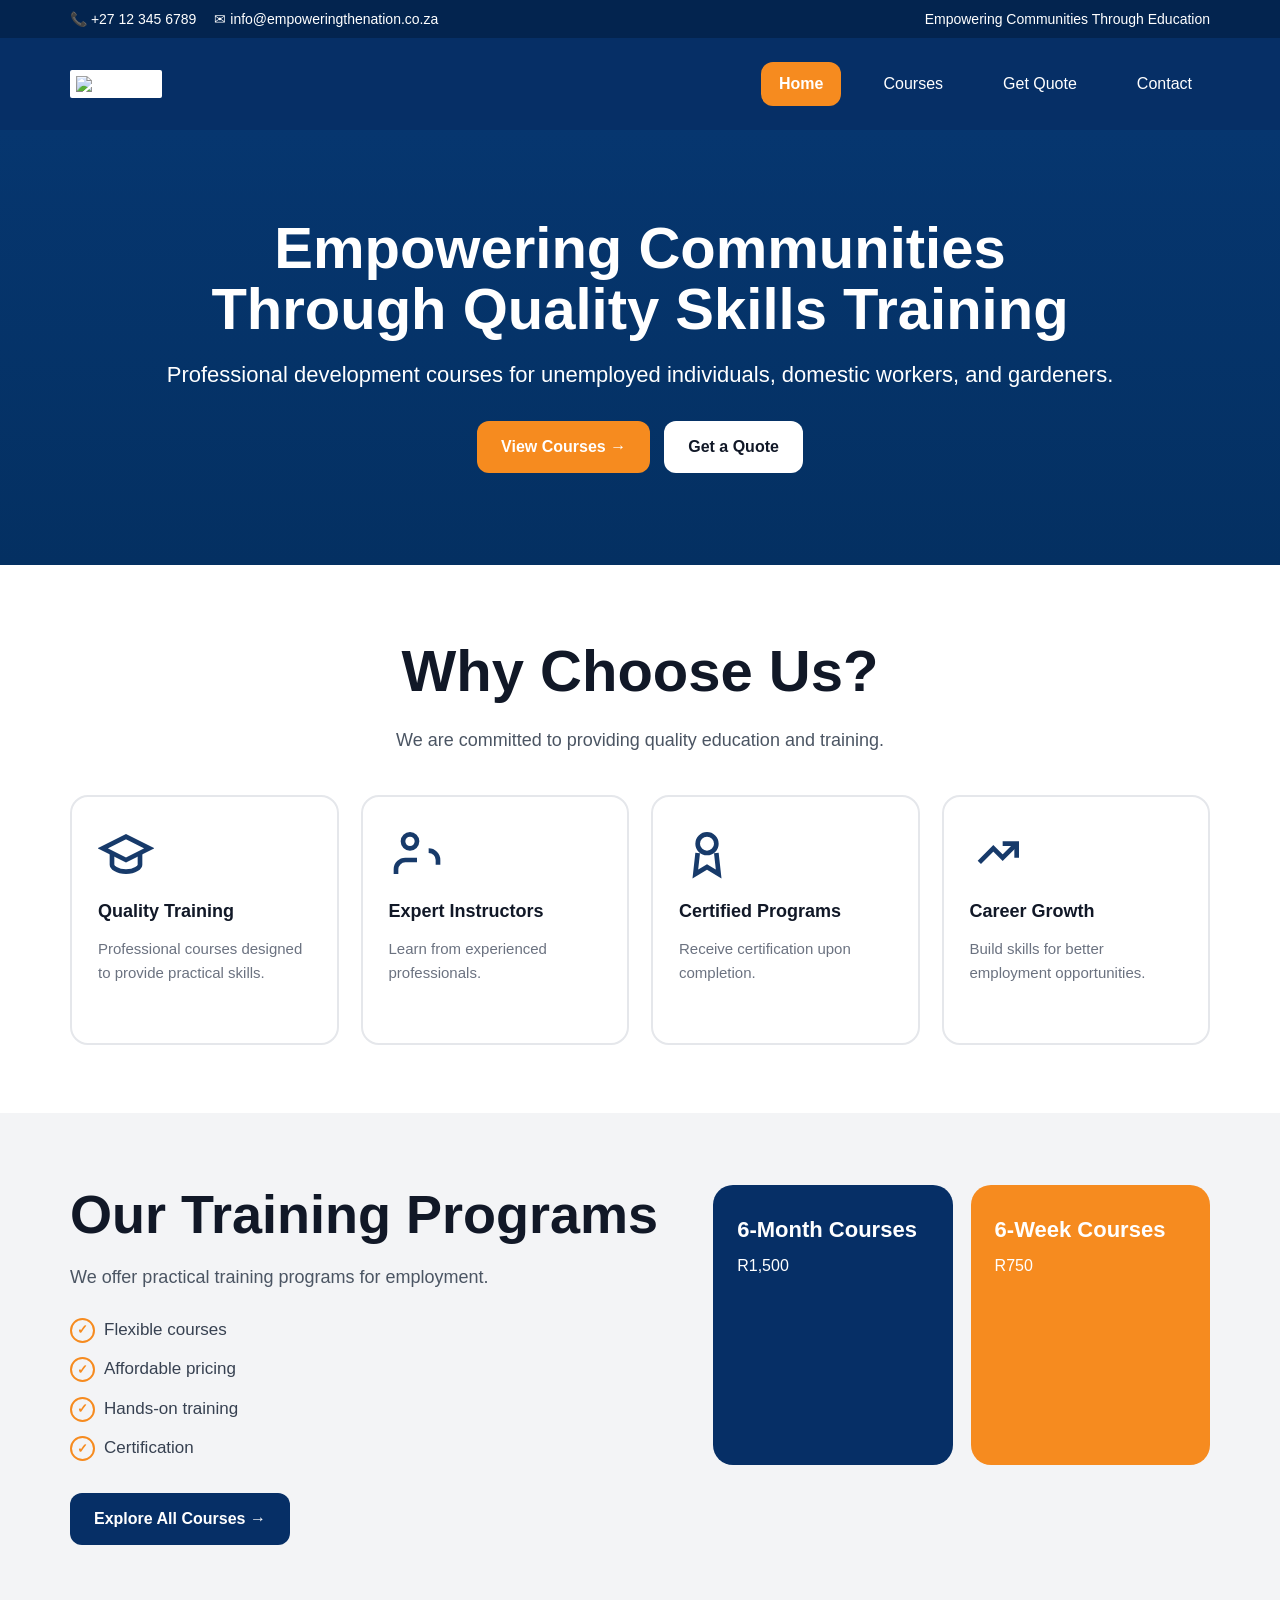
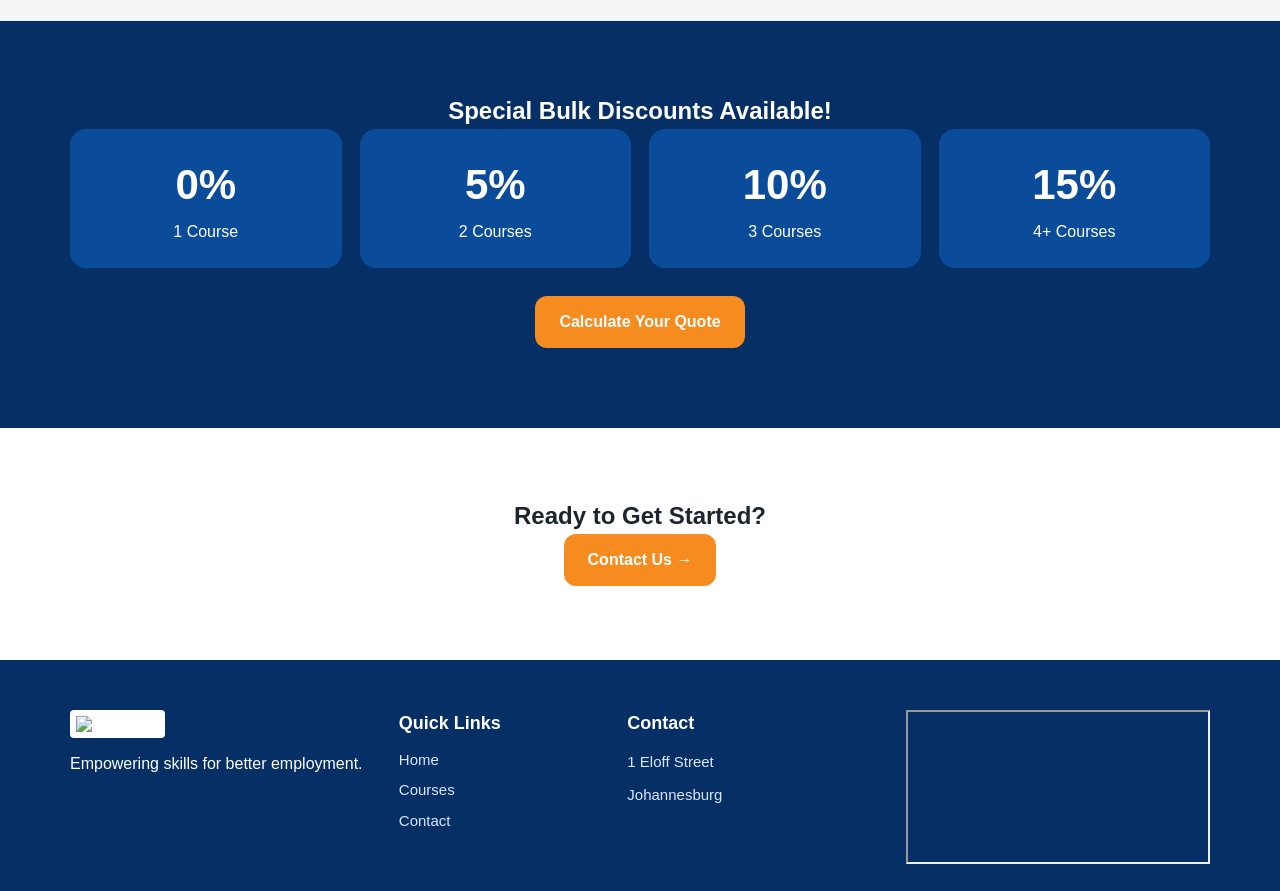
==== index.html @ 87e5eae2 "Update landing page UI" ====
<!DOCTYPE html>
<html lang="en">
<head>
  <meta charset="UTF-8" />
  <meta name="viewport" content="width=device-width, initial-scale=1.0"/>
  <title>Empowering the Nation | Home</title>
  <link rel="stylesheet" href="style.css"/>
</head>
<body>

<!-- TOP BAR -->
<div class="top-bar">
  <div class="container top-bar-inner">
    <div class="top-left">
      <span>📞 +27 12 345 6789</span>
      <span>✉ info@empoweringthenation.co.za</span>
    </div>
    <div class="top-right">
      <span>Empowering Communities Through Education</span>
    </div>
  </div>
</div>

<!-- HEADER -->
<header class="main-header">
  <div class="container nav-wrap">
    <img src="images/logo.png" class="logo-img"/>

    <nav class="main-nav">
      <a class="nav-link active" href="index.html">Home</a>
      <a class="nav-link" href="training-programs.html">Courses</a>
      <a class="nav-link" href="get-quote.html">Get Quote</a>
      <a class="nav-link" href="contact.html">Contact</a>
    </nav>
  </div>
</header>

<!-- HERO -->
<section class="hero">
  <div class="container">
    <h1>Empowering Communities Through Quality Skills Training</h1>
    <p class="hero-text">
      Professional development courses for unemployed individuals, domestic workers, and gardeners.
    </p>

    <div class="hero-buttons">
      <a href="training-programs.html" class="btn btn-primary">View Courses →</a>
      <a href="get-quote.html" class="btn btn-light">Get a Quote</a>
    </div>
  </div>
</section>

<!-- WHY SECTION -->
<section class="why-section">
  <div class="container">
    <h2>Why Choose Us?</h2>
    <p class="section-subtext">
      We are committed to providing quality education and training.
    </p>

    <div class="features-grid">

      <div class="feature-card">
        <div class="feature-icon">
          <svg viewBox="0 0 24 24" stroke="currentColor" fill="none" stroke-width="2">
            <path d="M2 10l10-5 10 5-10 5-10-5z"></path>
            <path d="M6 12v5c0 1 2 3 6 3s6-2 6-3v-5"></path>
          </svg>
        </div>
        <h3>Quality Training</h3>
        <p>Professional courses designed to provide practical skills.</p>
      </div>

      <div class="feature-card">
        <div class="feature-icon">
          <svg viewBox="0 0 24 24" stroke="currentColor" fill="none" stroke-width="2">
            <circle cx="9" cy="7" r="3"></circle>
            <path d="M17 11a4 4 0 0 1 4 4v2"></path>
            <path d="M3 21v-2a4 4 0 0 1 4-4h5"></path>
          </svg>
        </div>
        <h3>Expert Instructors</h3>
        <p>Learn from experienced professionals.</p>
      </div>

      <div class="feature-card">
        <div class="feature-icon">
          <svg viewBox="0 0 24 24" stroke="currentColor" fill="none" stroke-width="2">
            <circle cx="12" cy="8" r="4"></circle>
            <path d="M8 12l-1 9 5-3 5 3-1-9"></path>
          </svg>
        </div>
        <h3>Certified Programs</h3>
        <p>Receive certification upon completion.</p>
      </div>

      <div class="feature-card">
        <div class="feature-icon">
          <svg viewBox="0 0 24 24" stroke="currentColor" fill="none" stroke-width="2">
            <path d="M4 16l6-6 4 4 6-6"></path>
            <path d="M14 8h6v6"></path>
          </svg>
        </div>
        <h3>Career Growth</h3>
        <p>Build skills for better employment opportunities.</p>
      </div>

    </div>
  </div>
</section>

<!-- TRAINING -->
<section class="programs-preview">
  <div class="container preview-wrap">

    <div class="preview-left">
      <h2>Our Training Programs</h2>
      <p>We offer practical training programs for employment.</p>

      <ul class="benefits-list">
        <li>Flexible courses</li>
        <li>Affordable pricing</li>
        <li>Hands-on training</li>
        <li>Certification</li>
      </ul>

      <a href="#" class="btn preview-btn">Explore All Courses →</a>
    </div>

    <div class="preview-right">
      <div class="price-card blue-card">
        <h3>6-Month Courses</h3>
        <p>R1,500</p>
      </div>

      <div class="price-card orange-card">
        <h3>6-Week Courses</h3>
        <p>R750</p>
      </div>
    </div>

  </div>
</section>

<!-- BULK -->
<section class="bulk-home-section">
  <div class="container">
    <h2>Special Bulk Discounts Available!</h2>

    <div class="bulk-home-grid">
      <div class="bulk-home-card"><strong>0%</strong><span>1 Course</span></div>
      <div class="bulk-home-card"><strong>5%</strong><span>2 Courses</span></div>
      <div class="bulk-home-card"><strong>10%</strong><span>3 Courses</span></div>
      <div class="bulk-home-card"><strong>15%</strong><span>4+ Courses</span></div>
    </div>

    <a href="#" class="btn bulk-home-btn">Calculate Your Quote</a>
  </div>
</section>

<!-- READY -->
<section class="ready-white-section">
  <div class="container">
    <h2>Ready to Get Started?</h2>
    <a href="#" class="btn btn-primary">Contact Us →</a>
  </div>
</section>

<!-- FOOTER -->
<footer class="site-footer">
  <div class="container footer-grid">

    <div>
      <img src="images/logo.png" class="footer-logo-img"/>
      <p>Empowering skills for better employment.</p>
    </div>

    <div class="footer-links">
      <h4>Quick Links</h4>
      <a href="#">Home</a>
      <a href="#">Courses</a>
      <a href="#">Contact</a>
    </div>

    <div class="footer-contact">
      <h4>Contact</h4>
      <p>1 Eloff Street</p>
      <p>Johannesburg</p>
    </div>

    <div class="footer-map">
      <iframe src="https://www.google.com/maps?q=Johannesburg&output=embed"></iframe>
    </div>

  </div>
</footer>

</body>
</html>
---- style.css ----
:root {
  --navy: #062f66;
  --navy-dark: #03244f;
  --orange: #f68b1f;
  --white: #ffffff;
  --section-bg: #f3f4f6;
  --text: #1c2430;
  --muted: #6b7280;
  --border: #e5e7eb;
}

* {
  margin: 0;
  padding: 0;
  box-sizing: border-box;
}

body {
  font-family: Arial, sans-serif;
  color: var(--text);
  background: var(--white);
  line-height: 1.5;
}

.container {
  width: min(1140px, 92%);
  margin: 0 auto;
}

img {
  max-width: 100%;
  display: block;
}

/* TOP BAR */
.top-bar {
  background: var(--navy-dark);
  color: var(--white);
  font-size: 14px;
}

.top-bar-inner {
  min-height: 38px;
  display: flex;
  justify-content: space-between;
  align-items: center;
  gap: 16px;
}

.top-left,
.top-right {
  display: flex;
  align-items: center;
  gap: 18px;
  flex-wrap: wrap;
}

/* HEADER */
.main-header {
  background: var(--navy);
}

.nav-wrap {
  min-height: 92px;
  display: flex;
  justify-content: space-between;
  align-items: center;
  gap: 20px;
}

.logo-area {
  display: flex;
  align-items: center;
}

.logo-img {
  width: 92px;
  background: #fff;
  padding: 6px;
  border-radius: 2px;
}

.main-nav {
  display: flex;
  gap: 24px;
  align-items: center;
  flex-wrap: wrap;
}

.nav-link {
  color: #fff;
  text-decoration: none;
  padding: 10px 18px;
  border-radius: 12px;
  font-weight: 500;
  transition: 0.2s ease;
}

.nav-link:hover {
  background: rgba(255, 255, 255, 0.08);
}

.nav-link.active {
  background: var(--orange);
  font-weight: 700;
}

/* HERO */
.hero {
  background: linear-gradient(180deg, #06366f 0%, #043062 100%);
  color: #fff;
  text-align: center;
  padding: 88px 0 92px;
  position: relative;
  overflow: hidden;
}

.hero-overlay,
.hero-watermark {
  display: none;
}

.hero h1 {
  font-size: 58px;
  line-height: 1.05;
  max-width: 980px;
  margin: 0 auto 18px;
  font-weight: 800;
}

.hero-text {
  font-size: 22px;
  max-width: 980px;
  margin: 0 auto 30px;
}

.hero-buttons {
  display: flex;
  justify-content: center;
  gap: 14px;
  flex-wrap: wrap;
}

/* BUTTONS */
.btn {
  display: inline-flex;
  align-items: center;
  justify-content: center;
  gap: 8px;
  padding: 14px 24px;
  border-radius: 12px;
  text-decoration: none;
  font-weight: 700;
  transition: 0.2s ease;
}

.btn-primary {
  background: var(--orange);
  color: #fff;
}

.btn-primary:hover {
  filter: brightness(1.04);
}

.btn-light {
  background: #fff;
  color: #111827;
}

.btn-light:hover {
  background: #f3f4f6;
}

.preview-btn,
.bulk-home-btn {
  background: var(--navy);
  color: #fff;
}

.preview-btn:hover {
  background: #084188;
}

.bulk-home-btn {
  background: var(--orange);
}

.bulk-home-btn:hover {
  filter: brightness(1.04);
}

/* WHY SECTION */
.why-section {
  padding: 62px 0 68px;
  text-align: center;
}

.why-section h2 {
  font-size: 58px;
  font-weight: 800;
  color: #111827;
  margin-bottom: 12px;
}

.section-subtext {
  max-width: 820px;
  margin: 0 auto 40px;
  font-size: 18px;
  color: #4b5563;
  line-height: 1.6;
}

.features-grid {
  display: grid;
  grid-template-columns: repeat(4, 1fr);
  gap: 22px;
}

.feature-card {
  border: 2px solid var(--border);
  border-radius: 18px;
  background: #fff;
  padding: 28px 26px 24px;
  min-height: 250px;
  text-align: left;
  transition: 0.25s ease;
}

.feature-card:hover {
  border-color: var(--orange);
}

.feature-icon {
  width: 56px;
  height: 56px;
  margin-bottom: 18px;
  color: #173a6a;
}

.feature-icon svg {
  width: 100%;
  height: 100%;
  display: block;
}

.feature-card h3 {
  font-size: 18px;
  line-height: 1.35;
  margin-bottom: 14px;
  color: #111827;
  font-weight: 700;
}

.feature-card p {
  font-size: 15px;
  line-height: 1.6;
  color: var(--muted);
}

/* TRAINING PROGRAMS */
.programs-preview {
  background: var(--section-bg);
  padding: 72px 0 76px;
}

.preview-wrap {
  display: grid;
  grid-template-columns: 1.1fr 0.9fr;
  gap: 36px;
  align-items: start;
}

.preview-left h2 {
  font-size: 54px;
  line-height: 1.1;
  font-weight: 800;
  margin-bottom: 18px;
  color: #111827;
}

.preview-left p {
  font-size: 18px;
  line-height: 1.7;
  color: #4b5563;
  margin-bottom: 24px;
  max-width: 700px;
}

.benefits-list {
  list-style: none;
  padding-left: 0;
  margin-bottom: 32px;
  display: grid;
  gap: 14px;
}

.benefits-list li {
  position: relative;
  padding-left: 34px;
  color: #374151;
  font-size: 17px;
  line-height: 1.5;
}

.benefits-list li::before {
  content: "✓";
  position: absolute;
  left: 0;
  top: 1px;
  width: 21px;
  height: 21px;
  border: 2px solid var(--orange);
  border-radius: 50%;
  color: var(--orange);
  font-size: 13px;
  font-weight: 700;
  display: flex;
  align-items: center;
  justify-content: center;
}

.preview-right {
  display: grid;
  grid-template-columns: 1fr 1fr;
  gap: 18px;
}

.price-card {
  border-radius: 20px;
  color: #fff;
  padding: 28px 24px;
  min-height: 280px;
}

.blue-card {
  background: var(--navy);
}

.orange-card {
  background: var(--orange);
}

.price-card h3 {
  font-size: 22px;
  font-weight: 800;
  margin-bottom: 8px;
}

.small-label {
  font-size: 16px;
  margin-bottom: 24px;
  opacity: 0.95;
}

.price {
  font-size: 32px;
  font-weight: 800;
  margin-bottom: 18px;
}

.price-card ul {
  padding-left: 18px;
}

.price-card li {
  margin-bottom: 8px;
  font-size: 16px;
  line-height: 1.5;
}

/* BULK SECTION */
.bulk-home-section {
  background: var(--navy);
  padding: 72px 0 80px;
  color: #fff;
  text-align: center;
}

.bulk-home-box h2 {
  font-size: 46px;
  font-weight: 800;
  margin-bottom: 12px;
}

.bulk-home-box p {
  font-size: 18px;
  color: rgba(255, 255, 255, 0.92);
  margin-bottom: 34px;
}

.bulk-home-grid {
  display: grid;
  grid-template-columns: repeat(4, 1fr);
  gap: 18px;
  margin-bottom: 28px;
}

.bulk-home-card {
  background: #0b4c9a;
  padding: 24px 16px;
  border-radius: 16px;
}

.bulk-home-card strong {
  display: block;
  font-size: 42px;
  font-weight: 800;
  margin-bottom: 4px;
}

.bulk-home-card span {
  display: block;
  font-size: 16px;
}

/* READY */
.ready-white-section {
  padding: 70px 0 74px;
  text-align: center;
}

.ready-white-box h2 {
  font-size: 52px;
  font-weight: 800;
  margin-bottom: 14px;
  color: #111827;
}

.ready-white-box p {
  max-width: 860px;
  margin: 0 auto 22px;
  color: #4b5563;
  font-size: 18px;
  line-height: 1.6;
}

/* FOOTER */
.site-footer {
  background: var(--navy);
  color: #fff;
  padding: 50px 0 20px;
}

.footer-grid {
  display: grid;
  grid-template-columns: 1.2fr 0.8fr 1fr 1.2fr;
  gap: 28px;
  align-items: start;
}

.footer-logo-img {
  width: 95px;
  background: #fff;
  padding: 6px;
  border-radius: 4px;
  margin-bottom: 14px;
}

.footer-about p,
.footer-contact p {
  margin-bottom: 8px;
  line-height: 1.7;
  color: #dbe7ff;
  font-size: 15px;
}

.footer-links h4,
.footer-contact h4,
.footer-map h4 {
  margin-bottom: 12px;
  font-size: 18px;
}

.footer-links a {
  display: block;
  color: #dbe7ff;
  text-decoration: none;
  margin-bottom: 8px;
  font-size: 15px;
}

.footer-links a:hover {
  color: var(--orange);
}

.map-frame {
  border-radius: 12px;
  overflow: hidden;
  min-height: 220px;
}

.map-frame iframe {
  width: 100%;
  height: 220px;
  border: 0;
  display: block;
}

.footer-bottom {
  text-align: center;
  margin-top: 24px;
  padding-top: 16px;
  border-top: 1px solid rgba(255, 255, 255, 0.15);
  color: #dbe7ff;
  font-size: 14px;
}

/* RESPONSIVE */
@media (max-width: 1000px) {
  .features-grid,
  .bulk-home-grid {
    grid-template-columns: 1fr 1fr;
  }

  .preview-wrap {
    grid-template-columns: 1fr;
  }

  .footer-grid {
    grid-template-columns: 1fr 1fr;
  }
}

@media (max-width: 700px) {
  .top-bar-inner,
  .nav-wrap,
  .main-nav {
    flex-direction: column;
    align-items: flex-start;
  }

  .hero h1 {
    font-size: 36px;
  }

  .why-section h2,
  .preview-left h2,
  .ready-white-box h2 {
    font-size: 36px;
  }

  .features-grid,
  .bulk-home-grid,
  .footer-grid,
  .preview-right {
    grid-template-columns: 1fr;
  }
}
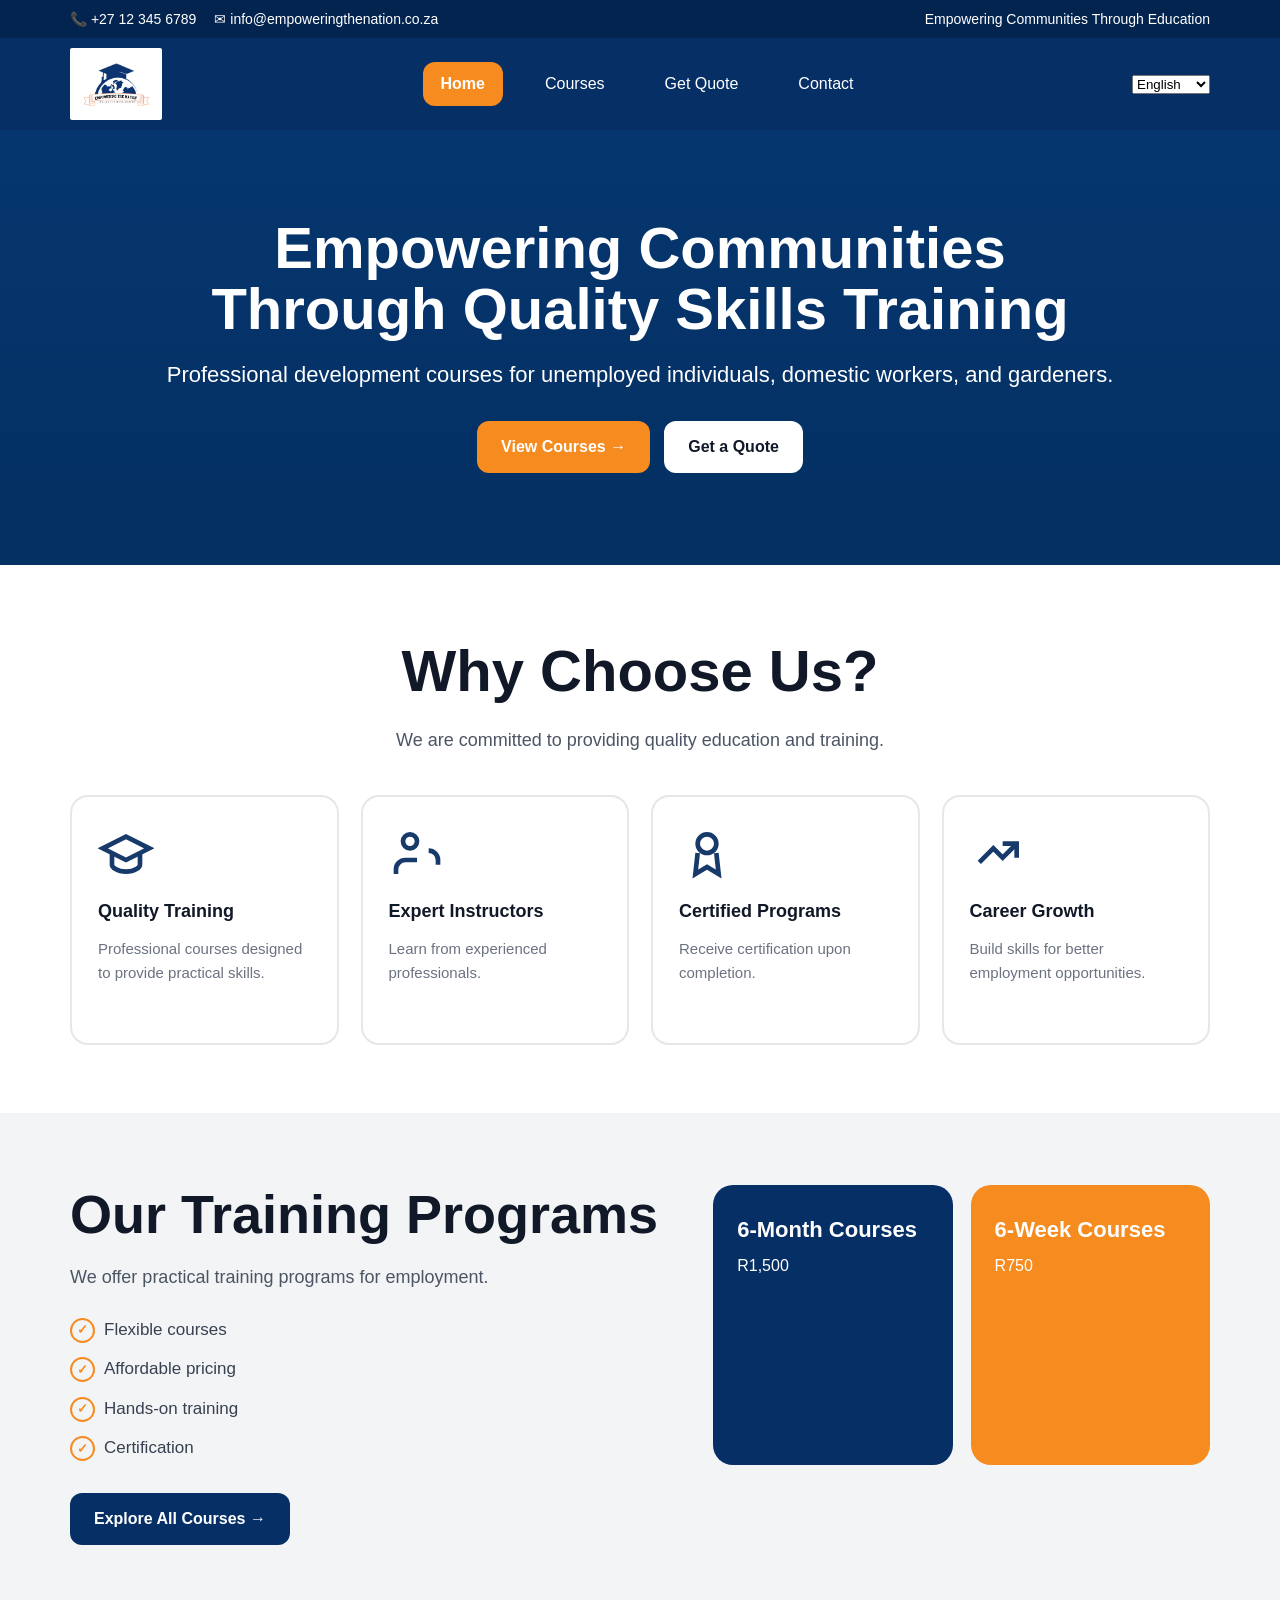
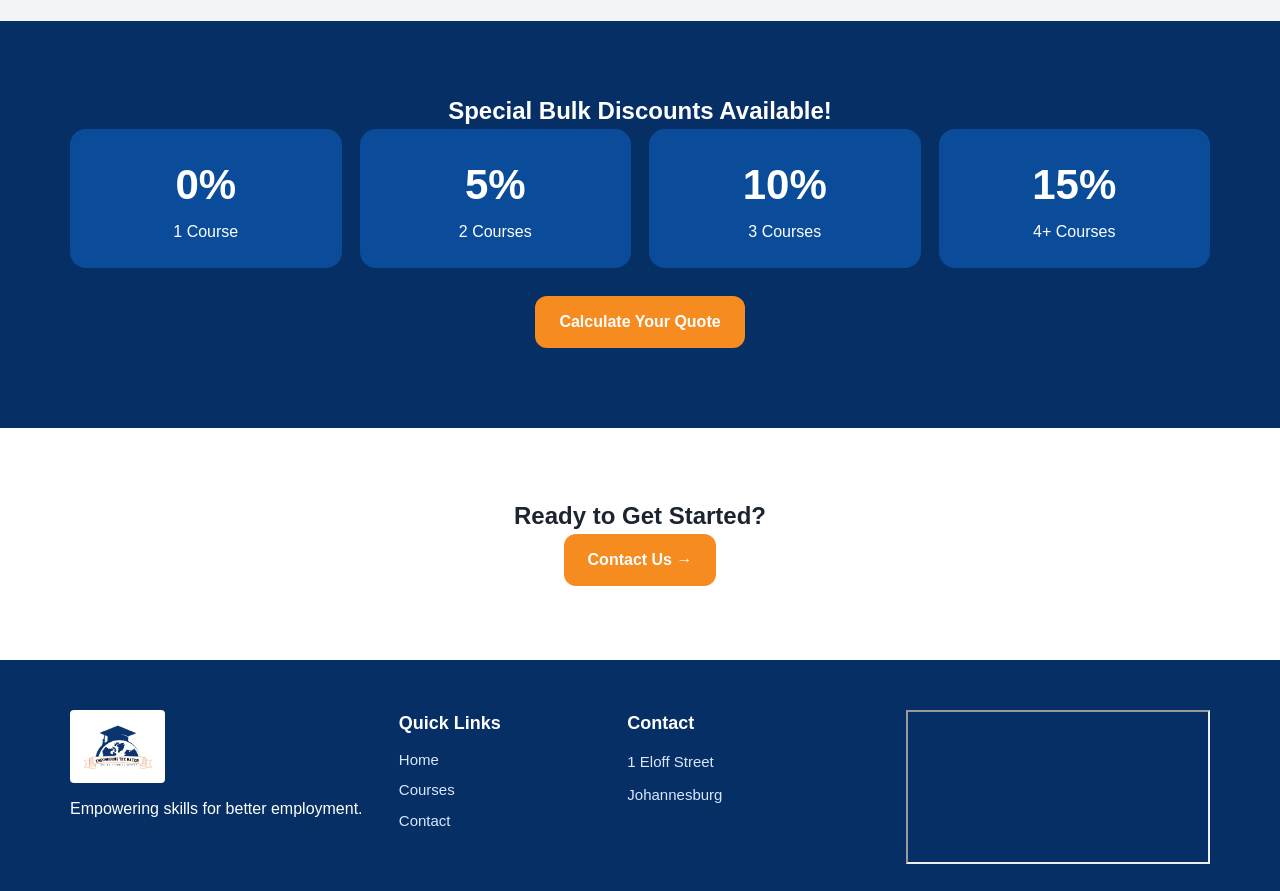
==== commit 54f0b6e1: "Updated site pages with language selector" ====
--- a/index.html
+++ b/index.html
@@ -9,191 +9,721 @@
 <body>
 
 <!-- TOP BAR -->
-<div class="top-bar">
-  <div class="container top-bar-inner">
-    <div class="top-left">
-      <span>📞 +27 12 345 6789</span>
-      <span>✉ info@empoweringthenation.co.za</span>
-    </div>
-    <div class="top-right">
-      <span>Empowering Communities Through Education</span>
-    </div>
+<div class="top-bar" id="top-bar">
+  <div class="container top-bar-inner" id="top-bar-inner">
+
+    <div class="top-left" id="top-left">
+      <span id="phone-text">📞 +27 12 345 6789</span>
+      <span id="email-text">✉ info@empoweringthenation.co.za</span>
+    </div>
+
+    <div class="top-right" id="top-right">
+      <span id="top-message">Empowering Communities Through Education</span>
+    </div>
+
   </div>
 </div>
 
 <!-- HEADER -->
-<header class="main-header">
-  <div class="container nav-wrap">
-    <img src="images/logo.png" class="logo-img"/>
-
-    <nav class="main-nav">
-      <a class="nav-link active" href="index.html">Home</a>
-      <a class="nav-link" href="training-programs.html">Courses</a>
-      <a class="nav-link" href="get-quote.html">Get Quote</a>
-      <a class="nav-link" href="contact.html">Contact</a>
+<header class="main-header" id="main-header">
+
+  <div class="container nav-wrap" id="nav-wrap">
+
+    <img 
+      src="images/logo.png" 
+      class="logo-img"
+      id="logo-img"
+      alt="Empowering the Nation Logo"
+    />
+
+    <!-- NAVIGATION -->
+    <nav class="main-nav" id="main-nav">
+      <a class="nav-link active" id="nav-home" href="index.html">Home</a>
+      <a class="nav-link" id="nav-courses" href="training-programs.html">Courses</a>
+      <a class="nav-link" id="nav-quote" href="get-quote.html">Get Quote</a>
+      <a class="nav-link" id="nav-contact" href="contact.html">Contact</a>
     </nav>
+
+   <select id="language">
+  <option value="en">English</option>
+  <option value="zu">Zulu</option>
+  <option value="xh">Xhosa</option>
+  <option value="af">Afrikaans</option>
+  <option value="st">Sesotho</option>
+</select>
+
   </div>
+
 </header>
 
-<!-- HERO -->
-<section class="hero">
-  <div class="container">
-    <h1>Empowering Communities Through Quality Skills Training</h1>
-    <p class="hero-text">
+<!-- HERO SECTION -->
+<section class="hero" id="hero-section">
+
+  <div class="container" id="hero-container">
+
+    <h1 id="hero-title">
+      Empowering Communities Through Quality Skills Training
+    </h1>
+
+    <p class="hero-text" id="hero-text">
       Professional development courses for unemployed individuals, domestic workers, and gardeners.
     </p>
 
-    <div class="hero-buttons">
-      <a href="training-programs.html" class="btn btn-primary">View Courses →</a>
-      <a href="get-quote.html" class="btn btn-light">Get a Quote</a>
-    </div>
+    <div class="hero-buttons" id="hero-buttons">
+
+      <a 
+        href="training-programs.html" 
+        class="btn btn-primary"
+        id="view-courses-btn"
+      >
+        View Courses →
+      </a>
+
+      <a 
+        href="get-quote.html" 
+        class="btn btn-light"
+        id="get-quote-btn"
+      >
+        Get a Quote
+      </a>
+
+    </div>
+
   </div>
+
 </section>
 
 <!-- WHY SECTION -->
-<section class="why-section">
-  <div class="container">
-    <h2>Why Choose Us?</h2>
-    <p class="section-subtext">
+<section class="why-section" id="why-section">
+
+  <div class="container" id="why-container">
+
+    <h2 id="why-title">Why Choose Us?</h2>
+
+    <p class="section-subtext" id="why-text">
       We are committed to providing quality education and training.
     </p>
 
-    <div class="features-grid">
-
-      <div class="feature-card">
-        <div class="feature-icon">
+    <!-- FEATURES -->
+    <div class="features-grid" id="features-grid">
+
+      <!-- FEATURE 1 -->
+      <div class="feature-card" id="feature-card-1">
+
+        <div class="feature-icon" id="feature-icon-1">
           <svg viewBox="0 0 24 24" stroke="currentColor" fill="none" stroke-width="2">
             <path d="M2 10l10-5 10 5-10 5-10-5z"></path>
             <path d="M6 12v5c0 1 2 3 6 3s6-2 6-3v-5"></path>
           </svg>
         </div>
-        <h3>Quality Training</h3>
-        <p>Professional courses designed to provide practical skills.</p>
-      </div>
-
-      <div class="feature-card">
-        <div class="feature-icon">
+
+        <h3 id="quality-title">Quality Training</h3>
+
+        <p id="quality-text">
+          Professional courses designed to provide practical skills.
+        </p>
+
+      </div>
+
+      <!-- FEATURE 2 -->
+      <div class="feature-card" id="feature-card-2">
+
+        <div class="feature-icon" id="feature-icon-2">
           <svg viewBox="0 0 24 24" stroke="currentColor" fill="none" stroke-width="2">
             <circle cx="9" cy="7" r="3"></circle>
             <path d="M17 11a4 4 0 0 1 4 4v2"></path>
             <path d="M3 21v-2a4 4 0 0 1 4-4h5"></path>
           </svg>
         </div>
-        <h3>Expert Instructors</h3>
-        <p>Learn from experienced professionals.</p>
-      </div>
-
-      <div class="feature-card">
-        <div class="feature-icon">
+
+        <h3 id="expert-title">Expert Instructors</h3>
+
+        <p id="expert-text">
+          Learn from experienced professionals.
+        </p>
+
+      </div>
+
+      <!-- FEATURE 3 -->
+      <div class="feature-card" id="feature-card-3">
+
+        <div class="feature-icon" id="feature-icon-3">
           <svg viewBox="0 0 24 24" stroke="currentColor" fill="none" stroke-width="2">
             <circle cx="12" cy="8" r="4"></circle>
             <path d="M8 12l-1 9 5-3 5 3-1-9"></path>
           </svg>
         </div>
-        <h3>Certified Programs</h3>
-        <p>Receive certification upon completion.</p>
-      </div>
-
-      <div class="feature-card">
-        <div class="feature-icon">
+
+        <h3 id="certified-title">Certified Programs</h3>
+
+        <p id="certified-text">
+          Receive certification upon completion.
+        </p>
+
+      </div>
+
+      <!-- FEATURE 4 -->
+      <div class="feature-card" id="feature-card-4">
+
+        <div class="feature-icon" id="feature-icon-4">
           <svg viewBox="0 0 24 24" stroke="currentColor" fill="none" stroke-width="2">
             <path d="M4 16l6-6 4 4 6-6"></path>
             <path d="M14 8h6v6"></path>
           </svg>
         </div>
-        <h3>Career Growth</h3>
-        <p>Build skills for better employment opportunities.</p>
-      </div>
-
-    </div>
+
+        <h3 id="career-title">Career Growth</h3>
+
+        <p id="career-text">
+          Build skills for better employment opportunities.
+        </p>
+
+      </div>
+
+    </div>
+
   </div>
+
 </section>
 
-<!-- TRAINING -->
-<section class="programs-preview">
-  <div class="container preview-wrap">
-
-    <div class="preview-left">
-      <h2>Our Training Programs</h2>
-      <p>We offer practical training programs for employment.</p>
-
-      <ul class="benefits-list">
-        <li>Flexible courses</li>
-        <li>Affordable pricing</li>
-        <li>Hands-on training</li>
-        <li>Certification</li>
+<!-- TRAINING PROGRAMS -->
+<section class="programs-preview" id="programs-preview">
+
+  <div class="container preview-wrap" id="preview-wrap">
+
+    <!-- LEFT -->
+    <div class="preview-left" id="preview-left">
+
+      <h2 id="programs-title">Our Training Programs</h2>
+
+      <p id="programs-text">
+        We offer practical training programs for employment.
+      </p>
+
+      <ul class="benefits-list" id="benefits-list">
+        <li id="benefit-1">Flexible courses</li>
+        <li id="benefit-2">Affordable pricing</li>
+        <li id="benefit-3">Hands-on training</li>
+        <li id="benefit-4">Certification</li>
       </ul>
 
-      <a href="#" class="btn preview-btn">Explore All Courses →</a>
-    </div>
-
-    <div class="preview-right">
-      <div class="price-card blue-card">
-        <h3>6-Month Courses</h3>
-        <p>R1,500</p>
-      </div>
-
-      <div class="price-card orange-card">
-        <h3>6-Week Courses</h3>
-        <p>R750</p>
-      </div>
+      <a href="#" class="btn preview-btn" id="explore-courses-btn">
+        Explore All Courses →
+      </a>
+
+    </div>
+
+    <!-- RIGHT -->
+    <div class="preview-right" id="preview-right">
+
+      <div class="price-card blue-card" id="six-month-card">
+        <h3 id="six-month-title">6-Month Courses</h3>
+        <p id="six-month-price">R1,500</p>
+      </div>
+
+      <div class="price-card orange-card" id="six-week-card">
+        <h3 id="six-week-title">6-Week Courses</h3>
+        <p id="six-week-price">R750</p>
+      </div>
+
     </div>
 
   </div>
+
 </section>
 
-<!-- BULK -->
-<section class="bulk-home-section">
-  <div class="container">
-    <h2>Special Bulk Discounts Available!</h2>
-
-    <div class="bulk-home-grid">
-      <div class="bulk-home-card"><strong>0%</strong><span>1 Course</span></div>
-      <div class="bulk-home-card"><strong>5%</strong><span>2 Courses</span></div>
-      <div class="bulk-home-card"><strong>10%</strong><span>3 Courses</span></div>
-      <div class="bulk-home-card"><strong>15%</strong><span>4+ Courses</span></div>
-    </div>
-
-    <a href="#" class="btn bulk-home-btn">Calculate Your Quote</a>
+<!-- BULK DISCOUNTS -->
+<section class="bulk-home-section" id="bulk-home-section">
+
+  <div class="container" id="bulk-container">
+
+    <h2 id="bulk-title">Special Bulk Discounts Available!</h2>
+
+    <div class="bulk-home-grid" id="bulk-grid">
+
+      <div class="bulk-home-card" id="bulk-card-1">
+        <strong id="discount-1">0%</strong>
+        <span id="discount-text-1">1 Course</span>
+      </div>
+
+      <div class="bulk-home-card" id="bulk-card-2">
+        <strong id="discount-2">5%</strong>
+        <span id="discount-text-2">2 Courses</span>
+      </div>
+
+      <div class="bulk-home-card" id="bulk-card-3">
+        <strong id="discount-3">10%</strong>
+        <span id="discount-text-3">3 Courses</span>
+      </div>
+
+      <div class="bulk-home-card" id="bulk-card-4">
+        <strong id="discount-4">15%</strong>
+        <span id="discount-text-4">4+ Courses</span>
+      </div>
+
+    </div>
+
+    <a href="#" class="btn bulk-home-btn" id="calculate-quote-btn">
+      Calculate Your Quote
+    </a>
+
   </div>
+
 </section>
 
-<!-- READY -->
-<section class="ready-white-section">
-  <div class="container">
-    <h2>Ready to Get Started?</h2>
-    <a href="#" class="btn btn-primary">Contact Us →</a>
+<!-- READY SECTION -->
+<section class="ready-white-section" id="ready-section">
+
+  <div class="container" id="ready-container">
+
+    <h2 id="ready-title">Ready to Get Started?</h2>
+
+    <a href="#" class="btn btn-primary" id="contact-btn">
+      Contact Us →
+    </a>
+
   </div>
+
 </section>
 
 <!-- FOOTER -->
-<footer class="site-footer">
-  <div class="container footer-grid">
-
-    <div>
-      <img src="images/logo.png" class="footer-logo-img"/>
-      <p>Empowering skills for better employment.</p>
-    </div>
-
-    <div class="footer-links">
-      <h4>Quick Links</h4>
-      <a href="#">Home</a>
-      <a href="#">Courses</a>
-      <a href="#">Contact</a>
-    </div>
-
-    <div class="footer-contact">
-      <h4>Contact</h4>
-      <p>1 Eloff Street</p>
-      <p>Johannesburg</p>
-    </div>
-
-    <div class="footer-map">
-      <iframe src="https://www.google.com/maps?q=Johannesburg&output=embed"></iframe>
+<footer class="site-footer" id="site-footer">
+
+  <div class="container footer-grid" id="footer-grid">
+
+    <!-- FOOTER LOGO -->
+    <div id="footer-about">
+
+      <img 
+        src="images/logo.png" 
+        class="footer-logo-img"
+        id="footer-logo"
+        alt="Footer Logo"
+      />
+
+      <p id="footer-description">
+        Empowering skills for better employment.
+      </p>
+
+    </div>
+
+    <!-- FOOTER LINKS -->
+    <div class="footer-links" id="footer-links">
+
+      <h4 id="footer-links-title">Quick Links</h4>
+
+      <a href="#" id="footer-home-link">Home</a>
+      <a href="#" id="footer-courses-link">Courses</a>
+      <a href="#" id="footer-contact-link">Contact</a>
+
+    </div>
+
+    <!-- FOOTER CONTACT -->
+    <div class="footer-contact" id="footer-contact">
+
+      <h4 id="footer-contact-title">Contact</h4>
+
+      <p id="footer-address-1">1 Eloff Street</p>
+      <p id="footer-address-2">Johannesburg</p>
+
+    </div>
+
+    <!-- MAP -->
+    <div class="footer-map" id="footer-map">
+
+      <iframe 
+        id="map-frame"
+        src="https://www.google.com/maps?q=Johannesburg&output=embed">
+      </iframe>
+
     </div>
 
   </div>
+
 </footer>
+
+<script>
+document.addEventListener("DOMContentLoaded", () => {
+
+ const translations = {
+  en: {
+    phone: "📞 +27 12 345 6789",
+    email: "✉ info@empoweringthenation.co.za",
+    topMessage: "Empowering Communities Through Education",
+
+    navHome: "Home",
+    navCourses: "Courses",
+    navQuote: "Get Quote",
+    navContact: "Contact",
+
+    heroTitle: "Empowering Communities Through Quality Skills Training",
+    heroText: "Professional development courses for unemployed individuals, domestic workers, and gardeners.",
+    viewCourses: "View Courses →",
+    getQuote: "Get a Quote",
+
+    whyTitle: "Why Choose Us?",
+    whyText: "We are committed to providing quality education and training.",
+
+    qualityTitle: "Quality Training",
+    qualityText: "Professional courses designed to provide practical skills.",
+
+    expertTitle: "Expert Instructors",
+    expertText: "Learn from experienced professionals.",
+
+    certifiedTitle: "Certified Programs",
+    certifiedText: "Receive certification upon completion.",
+
+    careerTitle: "Career Growth",
+    careerText: "Build skills for better employment opportunities.",
+
+    programsTitle: "Our Training Programs",
+    programsText: "We offer practical training programs for employment.",
+
+    benefit1: "Flexible courses",
+    benefit2: "Affordable pricing",
+    benefit3: "Hands-on training",
+    benefit4: "Certification",
+
+    exploreCourses: "Explore All Courses →",
+
+    sixMonth: "6-Month Courses",
+    sixWeek: "6-Week Courses",
+
+    bulkTitle: "Special Bulk Discounts Available!",
+    discount1: "1 Course",
+    discount2: "2 Courses",
+    discount3: "3 Courses",
+    discount4: "4+ Courses",
+
+    calculateQuote: "Calculate Your Quote",
+
+    readyTitle: "Ready to Get Started?",
+    contactBtn: "Contact Us →",
+
+    footerDesc: "Empowering skills for better employment.",
+    quickLinks: "Quick Links",
+    footerContact: "Contact"
+  },
+
+  zu: {
+    phone: "📞 +27 12 345 6789",
+    email: "✉ info@empoweringthenation.co.za",
+    topMessage: "Sithuthukisa imiphakathi ngemfundo",
+
+    navHome: "Ikhaya",
+    navCourses: "Izifundo",
+    navQuote: "Thola i-Quote",
+    navContact: "Xhumana",
+
+    heroTitle: "Sithuthukisa imiphakathi ngamakhono asezingeni eliphezulu",
+    heroText: "Izifundo zokuthuthukisa amakhono abantu abangasebenzi, abasebenzi basekhaya nabalimi.",
+    viewCourses: "Buka Izifundo →",
+    getQuote: "Thola i-Quote",
+
+    whyTitle: "Kungani ukhethe thina?",
+    whyText: "Sizinikele ekunikezeni imfundo esezingeni eliphezulu.",
+
+    qualityTitle: "Ukuqeqeshwa Okuseqophelweni",
+    qualityText: "Izifundo ezikwenza uthole amakhono asebenzayo.",
+
+    expertTitle: "Abafundisi Abanolwazi",
+    expertText: "Funda kochwepheshe.",
+
+    certifiedTitle: "Izitifiketi Ezisemthethweni",
+    certifiedText: "Uthola isitifiketi uma uqeda.",
+
+    careerTitle: "Ukuthuthuka Komsebenzi",
+    careerText: "Yakha amakhono akho emisebenzi engcono.",
+
+    programsTitle: "Izinhlelo Zethu Zokuqeqesha",
+    programsText: "Sinikeza ukuqeqeshwa okusebenzayo.",
+
+    benefit1: "Izifundo eziguquguqukayo",
+    benefit2: "Izindleko eziphansi",
+    benefit3: "Ukuqeqeshwa okusebenzayo",
+    benefit4: "Isitifiketi",
+
+    exploreCourses: "Buka Zonke Izifundo →",
+
+    sixMonth: "Izifundo Zonyaka",
+    sixWeek: "Izifundo Zamasonto Ayisi-6",
+
+    bulkTitle: "Izaphulelo Ezikhethekile!",
+    discount1: "Isifundo 1",
+    discount2: "Izifundo 2",
+    discount3: "Izifundo 3",
+    discount4: "4+ Izifundo",
+
+    calculateQuote: "Bala i-Quote Yakho",
+
+    readyTitle: "Usukulungele Ukuqala?",
+    contactBtn: "Xhumana Nathi →",
+
+    footerDesc: "Sithuthukisa amakhono omsebenzi ongcono.",
+    quickLinks: "Izixhumanisi",
+    footerContact: "Xhumana"
+  },
+
+  // XHOSA
+  xh: {
+    phone: "📞 +27 12 345 6789",
+    email: "✉ info@empoweringthenation.co.za",
+    topMessage: "Siphuhlisa uluntu ngemfundo",
+
+    navHome: "Ekhaya",
+    navCourses: "Izifundo",
+    navQuote: "Fumana i-Quote",
+    navContact: "Qhagamshelana",
+
+    heroTitle: "Siphuhlisa uluntu ngezakhono ezisemgangathweni",
+    heroText: "Izifundo zophuhliso kubantu abangaphangeliyo, abasebenzi basekhaya nabalimi.",
+    viewCourses: "Jonga Izifundo →",
+    getQuote: "Fumana i-Quote",
+
+    whyTitle: "Kutheni ukhetha thina?",
+    whyText: "Sizibophelele kwimfundo esemgangathweni.",
+
+    qualityTitle: "Uqeqesho olusemgangathweni",
+    qualityText: "Izifundo ezikunika izakhono ezisebenzayo.",
+
+    expertTitle: "Abafundisi abanamava",
+    expertText: "Funda kwiingcali.",
+
+    certifiedTitle: "Iinkqubo eziqinisekisiweyo",
+    certifiedText: "Fumana isatifikethi xa ugqibile.",
+
+    careerTitle: "Uphuhliso lomsebenzi",
+    careerText: "Yakha izakhono zomsebenzi ongcono.",
+
+    programsTitle: "Iinkqubo zethu zoqeqesho",
+    programsText: "Sinikezela ngoqeqesho olusebenzayo.",
+
+    benefit1: "Izifundo eziguquguqukayo",
+    benefit2: "Amaxabiso afikelelekayo",
+    benefit3: "Uqeqesho olusebenzayo",
+    benefit4: "Isatifikethi",
+
+    exploreCourses: "Jonga zonke izifundo →",
+
+    sixMonth: "Iinyanga ezi-6",
+    sixWeek: "Iiveki ezi-6",
+
+    bulkTitle: "Izaphulelo ezikhethekileyo!",
+    discount1: "Isifundo 1",
+    discount2: "Izifundo 2",
+    discount3: "Izifundo 3",
+    discount4: "4+ Izifundo",
+
+    calculateQuote: "Bala i-Quote yakho",
+
+    readyTitle: "Ulungele ukuqala?",
+    contactBtn: "Qhagamshelana nathi →",
+
+    footerDesc: "Siphuhlisa izakhono zomsebenzi ongcono.",
+    quickLinks: "Iikhonkco",
+    footerContact: "Qhagamshelana"
+  },
+
+  // AFRIKAANS
+  af: {
+    phone: "📞 +27 12 345 6789",
+    email: "✉ info@empoweringthenation.co.za",
+    topMessage: "Bemagtig gemeenskappe deur onderwys",
+
+    navHome: "Tuis",
+    navCourses: "Kursusse",
+    navQuote: "Kry Kwotasie",
+    navContact: "Kontak",
+
+    heroTitle: "Bemagtig gemeenskappe met kwaliteit vaardigheidsopleiding",
+    heroText: "Professionele kursusse vir werklose individue, huishulpe en tuiniers.",
+    viewCourses: "Sien Kursusse →",
+    getQuote: "Kry Kwotasie",
+
+    whyTitle: "Hoekom ons kies?",
+    whyText: "Ons bied kwaliteit onderwys en opleiding.",
+
+    qualityTitle: "Kwaliteit opleiding",
+    qualityText: "Praktiese vaardighede-gedrewe kursusse.",
+
+    expertTitle: "Deskundige instrukteurs",
+    expertText: "Leer van ervare professionele mense.",
+
+    certifiedTitle: "Gesertifiseerde programme",
+    certifiedText: "Ontvang sertifisering na voltooiing.",
+
+    careerTitle: "Loopbaangroei",
+    careerText: "Bou vaardighede vir beter werk.",
+
+    programsTitle: "Ons opleidingsprogramme",
+    programsText: "Praktiese opleiding vir werk.",
+
+    benefit1: "Buigsame kursusse",
+    benefit2: "Bekostigbaar",
+    benefit3: "Praktiese opleiding",
+    benefit4: "Sertifisering",
+
+    exploreCourses: "Verken kursusse →",
+
+    sixMonth: "6 Maande kursusse",
+    sixWeek: "6 weke kursusse",
+
+    bulkTitle: "Spesiale afslag beskikbaar!",
+    discount1: "1 Kursus",
+    discount2: "2 Kursusse",
+    discount3: "3 Kursusse",
+    discount4: "4+ Kursusse",
+
+    calculateQuote: "Bereken jou kwotasie",
+
+    readyTitle: "Gereed om te begin?",
+    contactBtn: "Kontak Ons →",
+
+    footerDesc: "Bemagtig vaardighede vir beter werk.",
+    quickLinks: "Vinnige skakels",
+    footerContact: "Kontak"
+  },
+
+  // SESOTHO
+  st: {
+    phone: "📞 +27 12 345 6789",
+    email: "✉ info@empoweringthenation.co.za",
+    topMessage: "Re matlafatsa sechaba ka thuto",
+
+    navHome: "Lehae",
+    navCourses: "Lithuto",
+    navQuote: "Fumana Quote",
+    navContact: "Ikopanye",
+
+    heroTitle: "Re matlafatsa sechaba ka koetliso ea litsebo",
+    heroText: "Lithuto tsa batho ba hlokang mosebetsi, basebetsi ba malapeng le balemi.",
+    viewCourses: "Sheba Lithuto →",
+    getQuote: "Fumana Quote",
+
+    whyTitle: "Hobaneng re khethoe?",
+    whyText: "Re ikemiselitse ho fana ka thuto ea boleng.",
+
+    qualityTitle: "Koetliso ea boleng",
+    qualityText: "Lithuto tsa litsebo tse sebetsang.",
+
+    expertTitle: "Bakoetlisi ba nang le boiphihlelo",
+    expertText: "Ithute ho litsebi.",
+
+    certifiedTitle: "Mananeo a netefalitsoeng",
+    certifiedText: "Fumana setifikeiti ha u qeta.",
+
+    careerTitle: "Khatelo-pele ea mosebetsi",
+    careerText: "Haha litsebo tsa mosebetsi o betere.",
+
+    programsTitle: "Mananeo a rona a koetliso",
+    programsText: "Koetliso e sebetsang bakeng sa mosebetsi.",
+
+    benefit1: "Lithuto tse feto-fetohang",
+    benefit2: "Theko e tlase",
+    benefit3: "Koetliso e sebetsang",
+    benefit4: "Setifikeiti",
+
+    exploreCourses: "Sheba lithuto tsohle →",
+
+    sixMonth: "Likhoeli tse 6",
+    sixWeek: "Libeke tse 6",
+
+    bulkTitle: "Theolelo e khethehileng!",
+    discount1: "Thuto e le 1",
+    discount2: "Lithuto tse 2",
+    discount3: "Lithuto tse 3",
+    discount4: "4+ Lithuto",
+
+    calculateQuote: "Bala Quote ea hau",
+
+    readyTitle: "U loketse ho qala?",
+    contactBtn: "Ikopanye →",
+
+    footerDesc: "Re matlafatsa litsebo tsa mosebetsi o betere.",
+    quickLinks: "Lihokelo",
+    footerContact: "Ikopanye"
+  }
+};
+
+  const elements = {
+    phone: document.getElementById("phone-text"),
+    email: document.getElementById("email-text"),
+    topMessage: document.getElementById("top-message"),
+
+    navHome: document.getElementById("nav-home"),
+    navCourses: document.getElementById("nav-courses"),
+    navQuote: document.getElementById("nav-quote"),
+    navContact: document.getElementById("nav-contact"),
+
+    heroTitle: document.getElementById("hero-title"),
+    heroText: document.getElementById("hero-text"),
+    viewCourses: document.getElementById("view-courses-btn"),
+    getQuote: document.getElementById("get-quote-btn"),
+
+    whyTitle: document.getElementById("why-title"),
+    whyText: document.getElementById("why-text"),
+
+    qualityTitle: document.getElementById("quality-title"),
+    qualityText: document.getElementById("quality-text"),
+
+    expertTitle: document.getElementById("expert-title"),
+    expertText: document.getElementById("expert-text"),
+
+    certifiedTitle: document.getElementById("certified-title"),
+    certifiedText: document.getElementById("certified-text"),
+
+    careerTitle: document.getElementById("career-title"),
+    careerText: document.getElementById("career-text"),
+
+    programsTitle: document.getElementById("programs-title"),
+    programsText: document.getElementById("programs-text"),
+
+    benefit1: document.getElementById("benefit-1"),
+    benefit2: document.getElementById("benefit-2"),
+    benefit3: document.getElementById("benefit-3"),
+    benefit4: document.getElementById("benefit-4"),
+
+    exploreCourses: document.getElementById("explore-courses-btn"),
+
+    sixMonth: document.getElementById("six-month-title"),
+    sixWeek: document.getElementById("six-week-title"),
+
+    bulkTitle: document.getElementById("bulk-title"),
+
+    discount1: document.getElementById("discount-text-1"),
+    discount2: document.getElementById("discount-text-2"),
+    discount3: document.getElementById("discount-text-3"),
+    discount4: document.getElementById("discount-text-4"),
+
+    calculateQuote: document.getElementById("calculate-quote-btn"),
+
+    readyTitle: document.getElementById("ready-title"),
+    contactBtn: document.getElementById("contact-btn"),
+
+    footerDesc: document.getElementById("footer-description"),
+    quickLinks: document.getElementById("footer-links-title"),
+    footerContact: document.getElementById("footer-contact-title")
+  };
+
+  const languageSelect = document.getElementById("language");
+
+  function setLanguage(lang) {
+    const t = translations[lang];
+    if (!t) return;
+
+    Object.keys(elements).forEach(key => {
+      if (elements[key] && t[key]) {
+        elements[key].textContent = t[key];
+      }
+    });
+  }
+
+  languageSelect.addEventListener("change", (e) => {
+  setLanguage(e.target.value);
+});
+
+});
+</script>
 
 </body>
 </html>
--- a/style.css
+++ b/style.css
@@ -546,4 +546,729 @@
   .preview-right {
     grid-template-columns: 1fr;
   }
-}+}
+/* =========================
+   COURSES PAGE
+   ========================= */
+.courses-page {
+  background: #fff;
+}
+
+.courses-hero {
+  padding: 56px 0 34px;
+  text-align: center;
+}
+
+.courses-hero h1 {
+  font-size: 44px;
+  font-weight: 800;
+  color: #111827;
+  margin-bottom: 14px;
+}
+
+.courses-hero p {
+  max-width: 920px;
+  margin: 0 auto;
+  font-size: 20px;
+  line-height: 1.55;
+  color: #4b5563;
+}
+
+.discount-banner {
+  background: var(--navy);
+  color: #fff;
+  border-radius: 12px;
+  padding: 26px 28px;
+  display: flex;
+  justify-content: space-between;
+  align-items: center;
+  gap: 22px;
+  margin-bottom: 54px;
+  box-shadow: 0 8px 22px rgba(0, 0, 0, 0.08);
+}
+
+.discount-banner h2 {
+  font-size: 22px;
+  margin-bottom: 8px;
+}
+
+.discount-banner p {
+  font-size: 17px;
+  line-height: 1.55;
+}
+
+.course-group {
+  margin-bottom: 58px;
+}
+
+.course-heading {
+  display: flex;
+  align-items: center;
+  gap: 16px;
+  margin-bottom: 28px;
+}
+
+.course-heading-icon {
+  color: var(--navy);
+  font-size: 34px;
+  line-height: 1;
+}
+
+.orange-heading .course-heading-icon {
+  color: var(--orange);
+}
+
+.course-heading h2 {
+  font-size: 36px;
+  font-weight: 800;
+  color: #111827;
+  line-height: 1.15;
+}
+
+.course-heading p {
+  font-size: 18px;
+  color: #4b5563;
+}
+
+.course-card-grid {
+  display: grid;
+  gap: 26px;
+}
+
+.two-col-courses {
+  grid-template-columns: repeat(2, 1fr);
+}
+
+.three-col-courses {
+  grid-template-columns: repeat(3, 1fr);
+}
+
+.course-detail-card {
+  border: 1px solid var(--border);
+  border-radius: 16px;
+  padding: 26px;
+  background: #fff;
+  box-shadow: 0 8px 20px rgba(0,0,0,0.04);
+}
+
+.course-card-top {
+  display: flex;
+  justify-content: space-between;
+  align-items: center;
+  gap: 12px;
+  margin-bottom: 18px;
+}
+
+.course-card-top strong {
+  color: var(--navy);
+  font-size: 30px;
+  font-weight: 800;
+}
+
+.duration-badge {
+  color: #fff;
+  border-radius: 8px;
+  padding: 5px 12px;
+  font-size: 14px;
+  font-weight: 700;
+}
+
+.blue-badge {
+  background: var(--navy);
+}
+
+.orange-badge {
+  background: var(--orange);
+}
+
+.course-detail-card h3 {
+  font-size: 20px;
+  color: #111827;
+  margin-bottom: 8px;
+}
+
+.course-detail-card p {
+  color: #6b7280;
+  line-height: 1.6;
+  margin-bottom: 24px;
+}
+
+.course-detail-card h4 {
+  color: #111827;
+  margin-bottom: 12px;
+  font-size: 17px;
+}
+
+.course-detail-card ul {
+  list-style: none;
+  margin-bottom: 24px;
+}
+
+.course-detail-card li {
+  color: #374151;
+  margin-bottom: 9px;
+  position: relative;
+  padding-left: 18px;
+}
+
+.course-detail-card li::before {
+  content: "•";
+  color: var(--orange);
+  position: absolute;
+  left: 0;
+}
+
+.course-actions {
+  display: grid;
+  grid-template-columns: 1fr 1fr;
+  gap: 10px;
+}
+
+.outline-btn {
+  border: 1.5px solid var(--navy);
+  color: var(--navy);
+  background: #fff;
+}
+
+.help-card {
+  background: #f8fafc;
+  border-radius: 16px;
+  padding: 40px 28px;
+  text-align: center;
+  margin-bottom: 56px;
+}
+
+.help-card h2 {
+  font-size: 28px;
+  margin-bottom: 12px;
+}
+
+.help-card p {
+  max-width: 760px;
+  margin: 0 auto 22px;
+  color: #4b5563;
+  font-size: 17px;
+}
+
+/* =========================
+   CONTACT PAGE
+   ========================= */
+.contact-title {
+  padding: 48px 0 34px;
+  text-align: center;
+}
+
+.contact-title h1 {
+  font-size: 44px;
+  font-weight: 800;
+  color: #111827;
+  margin-bottom: 12px;
+}
+
+.contact-title p {
+  max-width: 870px;
+  margin: 0 auto;
+  font-size: 20px;
+  color: #4b5563;
+  line-height: 1.5;
+}
+
+.contact-layout {
+  display: grid;
+  grid-template-columns: 2fr 1fr;
+  gap: 32px;
+  align-items: start;
+  margin-bottom: 34px;
+}
+
+.contact-form-card,
+.side-card,
+.find-us-card {
+  border: 1px solid var(--border);
+  border-radius: 16px;
+  background: #fff;
+  padding: 26px;
+}
+
+.contact-form-card h2,
+.side-card h3,
+.find-us-card h2 {
+  color: #111827;
+  margin-bottom: 6px;
+}
+
+.contact-form-card p,
+.side-subtitle,
+.find-us-card p {
+  color: #6b7280;
+  margin-bottom: 22px;
+}
+
+.contact-form-card label {
+  display: block;
+  color: #111827;
+  font-weight: 700;
+  margin: 16px 0 8px;
+}
+
+.contact-form-card input,
+.contact-form-card select,
+.contact-form-card textarea {
+  width: 100%;
+  border: 0;
+  background: #f3f4f6;
+  border-radius: 10px;
+  padding: 14px 16px;
+  font: inherit;
+  color: #111827;
+}
+
+.contact-form-card textarea {
+  min-height: 92px;
+  resize: vertical;
+}
+
+.form-two {
+  display: grid;
+  grid-template-columns: 1fr 1fr;
+  gap: 18px;
+}
+
+.form-btn {
+  width: 100%;
+  border: 0;
+  cursor: pointer;
+  margin-top: 20px;
+}
+
+.contact-side {
+  display: grid;
+  gap: 20px;
+}
+
+.side-card h4 {
+  margin-top: 18px;
+  margin-bottom: 4px;
+  color: #4b5563;
+}
+
+.side-card p {
+  color: #111827;
+  margin-bottom: 8px;
+  line-height: 1.55;
+}
+
+.dark-card {
+  background: var(--navy);
+  color: #fff;
+}
+
+.dark-card h3 {
+  color: #fff;
+  margin-bottom: 18px;
+}
+
+.dark-card ul {
+  list-style: none;
+}
+
+.dark-card li {
+  margin-bottom: 10px;
+  position: relative;
+  padding-left: 26px;
+}
+
+.dark-card li::before {
+  content: "✓";
+  color: var(--orange);
+  position: absolute;
+  left: 0;
+  font-weight: 800;
+}
+
+.find-us-card {
+  margin-bottom: 50px;
+  overflow: hidden;
+}
+
+.large-map {
+  margin: 22px -26px -26px;
+  height: 380px;
+}
+
+.large-map iframe {
+  width: 100%;
+  height: 100%;
+  border: 0;
+  display: block;
+}
+
+@media (max-width: 1000px) {
+  .two-col-courses,
+  .three-col-courses,
+  .contact-layout {
+    grid-template-columns: 1fr;
+  }
+
+  .discount-banner {
+    flex-direction: column;
+    align-items: flex-start;
+  }
+}
+
+@media (max-width: 700px) {
+  .courses-hero h1,
+  .contact-title h1 {
+    font-size: 34px;
+  }
+
+  .course-heading h2 {
+    font-size: 28px;
+  }
+
+  .course-actions,
+  .form-two {
+    grid-template-columns: 1fr;
+  }
+}
+
+/* QUOTE PAGE */
+.quote-page {
+  background: #f8fafc;
+  padding-bottom: 60px;
+}
+
+.quote-title {
+  text-align: center;
+  padding: 58px 0 34px;
+}
+
+.quote-title-icon {
+  width: 62px;
+  height: 62px;
+  color: var(--navy);
+  margin: 0 auto 18px;
+}
+
+.quote-title-icon svg {
+  width: 100%;
+  height: 100%;
+}
+
+.quote-title h1 {
+  font-size: 48px;
+  line-height: 1.1;
+  font-weight: 800;
+  color: #111827;
+  margin-bottom: 16px;
+}
+
+.quote-title p {
+  max-width: 900px;
+  margin: 0 auto;
+  font-size: 20px;
+  line-height: 1.55;
+  color: #4b5563;
+}
+
+.quote-layout {
+  display: grid;
+  grid-template-columns: minmax(0, 2fr) minmax(320px, 0.95fr);
+  gap: 34px;
+  align-items: start;
+}
+
+.quote-card,
+.quote-summary-card {
+  background: #fff;
+  border: 1px solid var(--border);
+  border-radius: 16px;
+  overflow: hidden;
+  box-shadow: 0 2px 10px rgba(15, 23, 42, 0.03);
+}
+
+.course-select-card {
+  padding: 26px;
+}
+
+.course-select-card h2 {
+  font-size: 20px;
+  color: #111827;
+  margin-bottom: 6px;
+}
+
+.course-select-card > p {
+  color: #6b7280;
+  font-size: 16px;
+  line-height: 1.55;
+  margin-bottom: 22px;
+}
+
+.quote-discount-banner {
+  background: var(--navy);
+  color: #fff;
+  border-radius: 12px;
+  padding: 18px 20px;
+  margin-bottom: 26px;
+  display: grid;
+  gap: 6px;
+}
+
+.quote-discount-banner strong,
+.quote-discount-banner span {
+  font-size: 16px;
+}
+
+.course-select-group {
+  margin-top: 28px;
+}
+
+.quote-section-heading {
+  display: flex;
+  align-items: center;
+  gap: 12px;
+  margin-bottom: 14px;
+}
+
+.quote-section-heading h3 {
+  font-size: 22px;
+  color: #111827;
+}
+
+.quote-section-heading span {
+  border: 1px solid var(--border);
+  border-radius: 999px;
+  padding: 4px 10px;
+  font-size: 14px;
+  color: #111827;
+  background: #fff;
+}
+
+.quote-course-row {
+  display: flex;
+  align-items: center;
+  gap: 14px;
+  border: 2px solid var(--border);
+  border-radius: 12px;
+  padding: 16px 18px;
+  margin-bottom: 14px;
+  background: #fff;
+  cursor: pointer;
+  transition: 0.2s ease;
+}
+
+.quote-course-row:hover {
+  border-color: var(--orange);
+  background: #fffaf5;
+}
+
+.quote-course-row input {
+  width: 18px;
+  height: 18px;
+  flex-shrink: 0;
+  accent-color: var(--orange);
+}
+
+.quote-course-row input:checked + .quote-course-name {
+  color: var(--navy);
+}
+
+.quote-course-name {
+  display: grid;
+  font-weight: 700;
+  color: #111827;
+  flex: 1;
+}
+
+.quote-course-name small {
+  font-size: 14px;
+  font-weight: 600;
+  color: #4b5563;
+}
+
+.quote-course-row strong {
+  color: #111827;
+  font-size: 16px;
+}
+
+.quote-summary-card {
+  position: sticky;
+  top: 16px;
+}
+
+.quote-summary-header {
+  background: var(--navy);
+  color: #fff;
+  padding: 22px 26px;
+}
+
+.quote-summary-header h2 {
+  font-size: 20px;
+  margin-bottom: 4px;
+}
+
+.quote-summary-header p {
+  font-size: 16px;
+}
+
+.quote-summary-body {
+  min-height: 260px;
+  padding: 28px 26px;
+}
+
+.empty-quote-icon {
+  width: 58px;
+  height: 58px;
+  color: #9ca3af;
+  margin: 50px auto 16px;
+}
+
+.empty-quote-icon svg {
+  width: 100%;
+  height: 100%;
+}
+
+.empty-quote-text {
+  text-align: center;
+  color: #6b7280;
+  font-size: 16px;
+}
+
+.selected-course-line {
+  display: flex;
+  justify-content: space-between;
+  gap: 16px;
+  padding: 12px 0;
+  border-bottom: 1px solid #eef2f7;
+}
+
+.selected-course-line strong {
+  color: #111827;
+}
+
+.selected-course-line small {
+  display: block;
+  color: #6b7280;
+  margin-top: 2px;
+}
+
+.quote-total-lines {
+  margin-top: 18px;
+  display: grid;
+  gap: 10px;
+}
+
+.quote-total-line {
+  display: flex;
+  justify-content: space-between;
+  gap: 12px;
+  color: #374151;
+}
+
+.quote-total-line.discount-line {
+  color: var(--orange);
+  font-weight: 700;
+}
+
+.quote-grand-total {
+  margin-top: 16px;
+  padding-top: 16px;
+  border-top: 2px solid var(--border);
+  display: flex;
+  justify-content: space-between;
+  align-items: center;
+  font-size: 22px;
+  font-weight: 800;
+  color: #111827;
+}
+
+.quote-actions {
+  margin-top: 20px;
+  display: grid;
+  gap: 10px;
+}
+
+.quote-actions .btn {
+  width: 100%;
+}
+
+.clear-quote-btn {
+  border: 1px solid var(--border);
+  background: #fff;
+  color: #111827;
+}
+
+@media (max-width: 1000px) {
+  .quote-layout {
+    grid-template-columns: 1fr;
+  }
+
+  .quote-summary-card {
+    position: static;
+  }
+}
+
+@media (max-width: 700px) {
+  .quote-title h1 {
+    font-size: 34px;
+  }
+
+  .quote-title p {
+    font-size: 17px;
+  }
+
+  .course-select-card,
+  .quote-summary-body,
+  .quote-summary-header {
+    padding: 20px;
+  }
+
+  .quote-section-heading {
+    align-items: flex-start;
+    flex-direction: column;
+  }
+}
+
+/* CONTACT FORM ERROR HANDLING */
+.form-group {
+  width: 100%;
+}
+
+.contact-form-card input.input-error,
+.contact-form-card select.input-error,
+.contact-form-card textarea.input-error {
+  border: 2px solid #dc2626;
+  background: #fff7f7;
+}
+
+.error-message {
+  display: block;
+  min-height: 18px;
+  margin-top: 6px;
+  color: #dc2626;
+  font-size: 13px;
+  font-weight: 600;
+}
+
+.form-status {
+  display: none;
+  margin-top: 16px;
+  padding: 12px 14px;
+  border-radius: 10px;
+  font-weight: 700;
+  text-align: center;
+}
+
+.form-status.success {
+  display: block;
+  background: #ecfdf3;
+  color: #027a48;
+  border: 1px solid #abe7c7;
+}
+
+.form-status.error {
+  display: block;
+  background: #fff7f7;
+  color: #dc2626;
+  border: 1px solid #fecaca;
+}
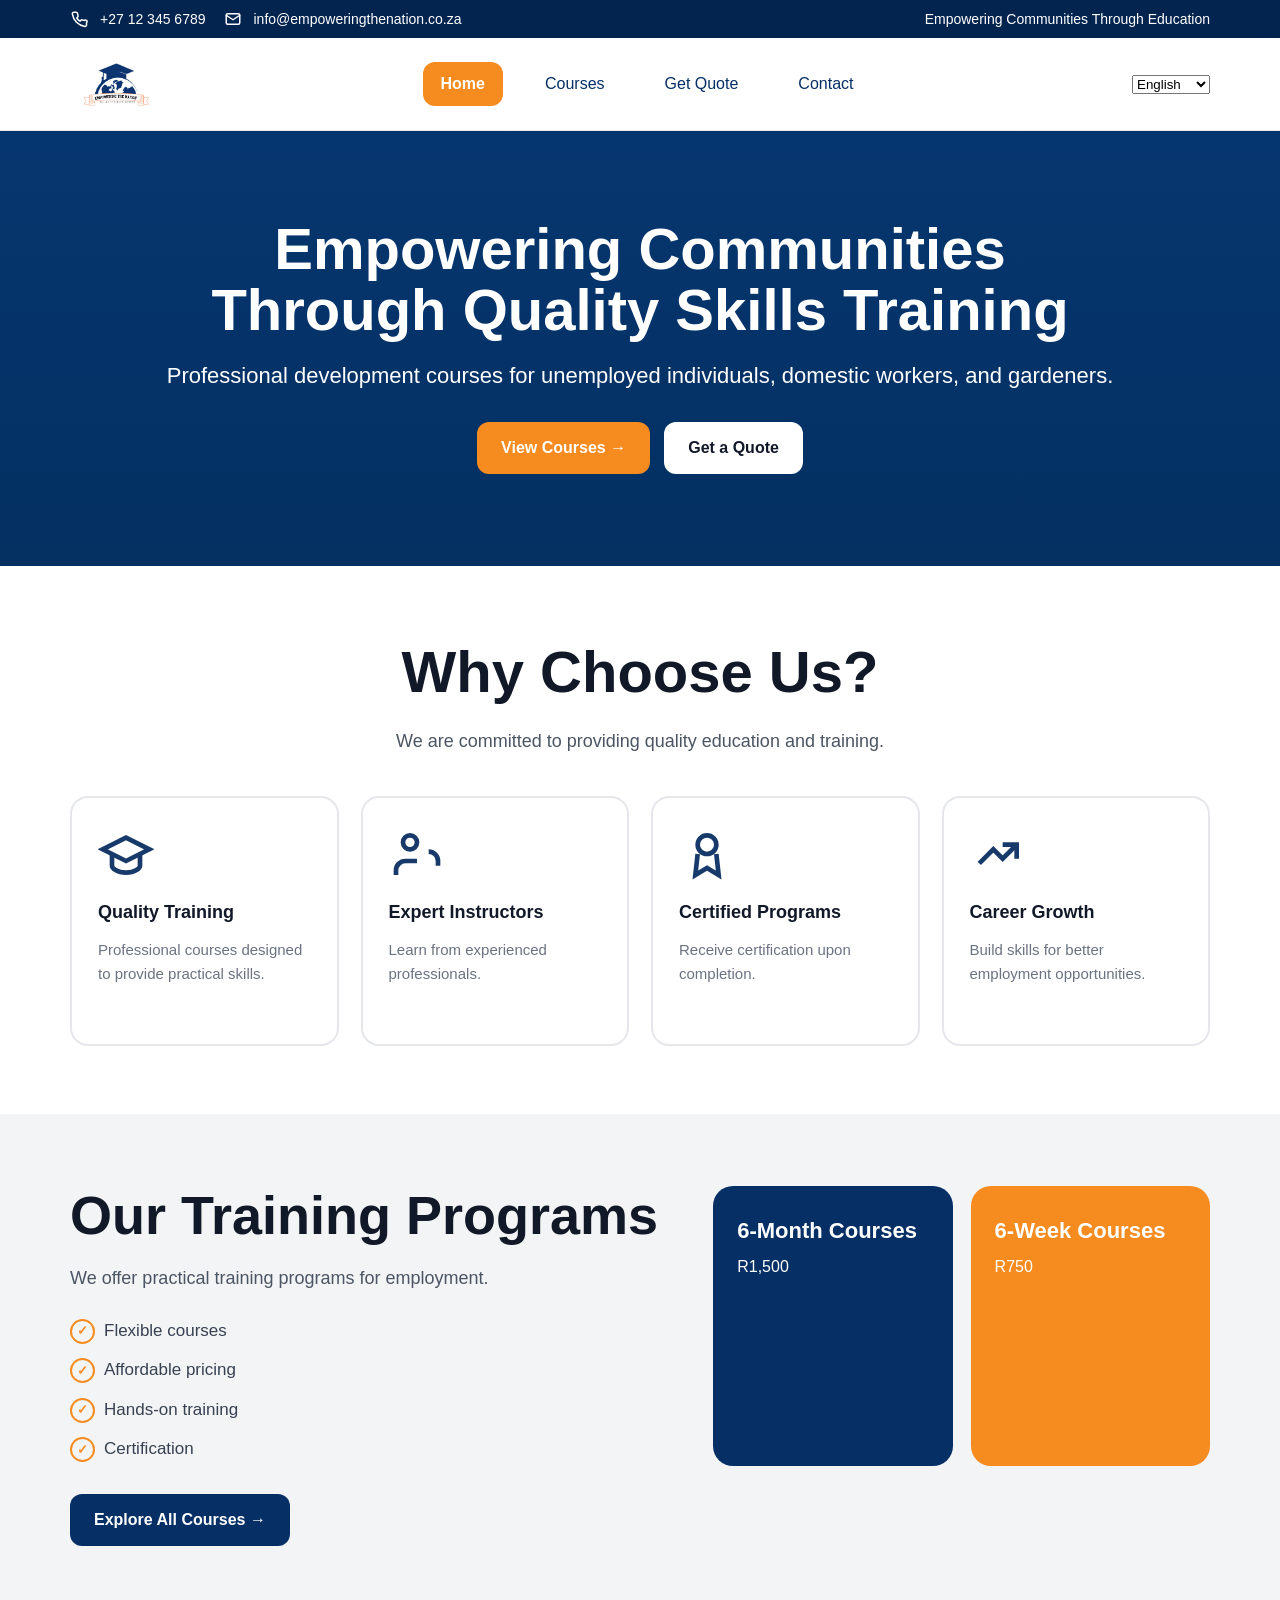
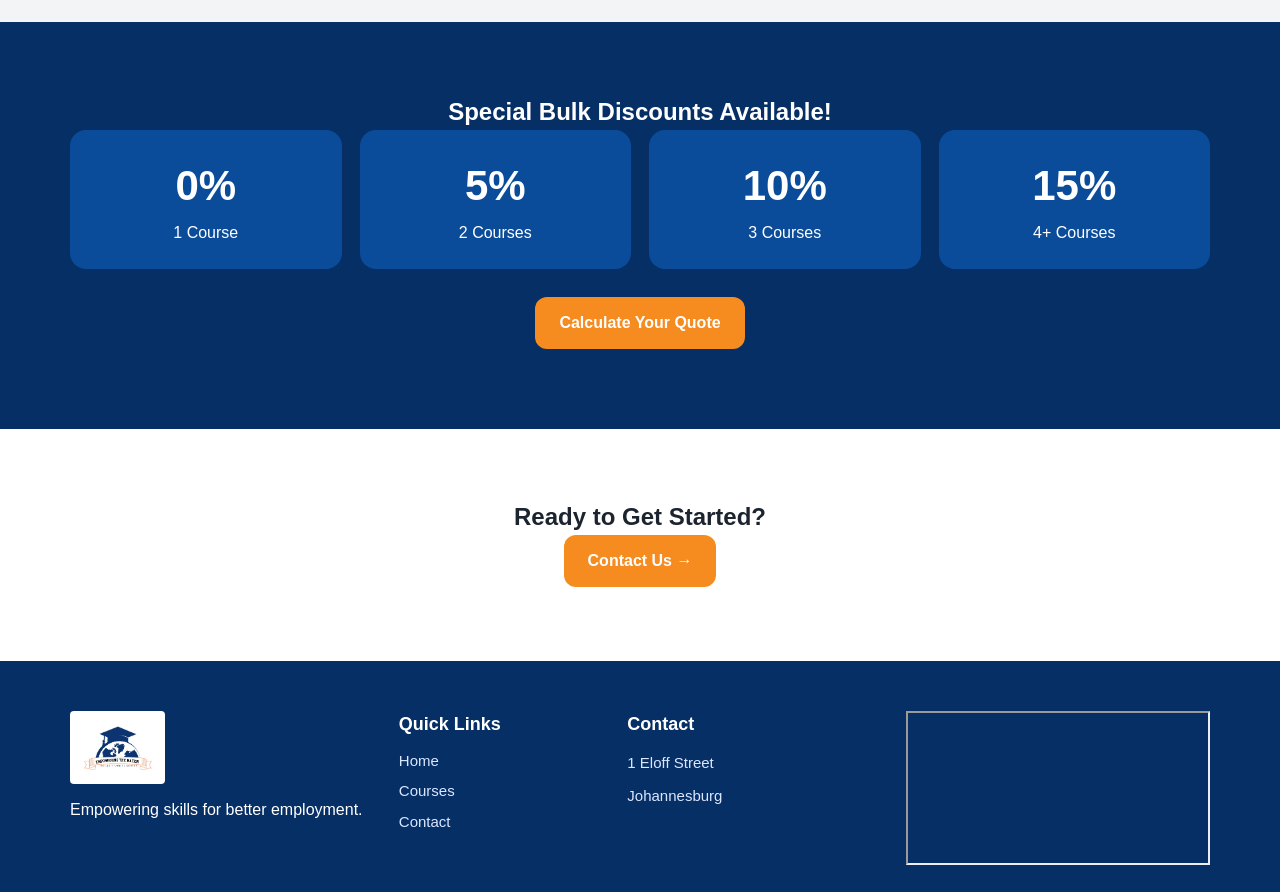
==== commit 52bd689d: "Added course detail pages, course images and quote functionality" ====
--- a/index.html
+++ b/index.html
@@ -13,8 +13,8 @@
   <div class="container top-bar-inner" id="top-bar-inner">
 
     <div class="top-left" id="top-left">
-      <span id="phone-text">📞 +27 12 345 6789</span>
-      <span id="email-text">✉ info@empoweringthenation.co.za</span>
+      <span id="phone-text"><svg class="icon" viewBox="0 0 24 24" aria-hidden="true"><path d="M22 16.92v3a2 2 0 0 1-2.18 2A19.8 19.8 0 0 1 3.11 5.18 2 2 0 0 1 5.1 3h3a2 2 0 0 1 2 1.72c.12.9.32 1.77.6 2.6a2 2 0 0 1-.45 2.11L9 10.7a16 16 0 0 0 4.3 4.3l1.27-1.25a2 2 0 0 1 2.11-.45c.83.28 1.7.48 2.6.6A2 2 0 0 1 22 16.92z"/></svg> +27 12 345 6789</span>
+      <span id="email-text"><svg class="icon" viewBox="0 0 24 24" aria-hidden="true"><rect x="3" y="5" width="18" height="14" rx="2"/><path d="m3 7 9 6 9-6"/></svg> info@empoweringthenation.co.za</span>
     </div>
 
     <div class="top-right" id="top-right">
@@ -347,8 +347,8 @@
 
  const translations = {
   en: {
-    phone: "📞 +27 12 345 6789",
-    email: "✉ info@empoweringthenation.co.za",
+    phone: "<svg class="icon" viewBox="0 0 24 24" aria-hidden="true"><path d="M22 16.92v3a2 2 0 0 1-2.18 2A19.8 19.8 0 0 1 3.11 5.18 2 2 0 0 1 5.1 3h3a2 2 0 0 1 2 1.72c.12.9.32 1.77.6 2.6a2 2 0 0 1-.45 2.11L9 10.7a16 16 0 0 0 4.3 4.3l1.27-1.25a2 2 0 0 1 2.11-.45c.83.28 1.7.48 2.6.6A2 2 0 0 1 22 16.92z"/></svg> +27 12 345 6789",
+    email: "<svg class="icon" viewBox="0 0 24 24" aria-hidden="true"><rect x="3" y="5" width="18" height="14" rx="2"/><path d="m3 7 9 6 9-6"/></svg> info@empoweringthenation.co.za",
     topMessage: "Empowering Communities Through Education",
 
     navHome: "Home",
@@ -406,8 +406,8 @@
   },
 
   zu: {
-    phone: "📞 +27 12 345 6789",
-    email: "✉ info@empoweringthenation.co.za",
+    phone: "<svg class="icon" viewBox="0 0 24 24" aria-hidden="true"><path d="M22 16.92v3a2 2 0 0 1-2.18 2A19.8 19.8 0 0 1 3.11 5.18 2 2 0 0 1 5.1 3h3a2 2 0 0 1 2 1.72c.12.9.32 1.77.6 2.6a2 2 0 0 1-.45 2.11L9 10.7a16 16 0 0 0 4.3 4.3l1.27-1.25a2 2 0 0 1 2.11-.45c.83.28 1.7.48 2.6.6A2 2 0 0 1 22 16.92z"/></svg> +27 12 345 6789",
+    email: "<svg class="icon" viewBox="0 0 24 24" aria-hidden="true"><rect x="3" y="5" width="18" height="14" rx="2"/><path d="m3 7 9 6 9-6"/></svg> info@empoweringthenation.co.za",
     topMessage: "Sithuthukisa imiphakathi ngemfundo",
 
     navHome: "Ikhaya",
@@ -466,8 +466,8 @@
 
   // XHOSA
   xh: {
-    phone: "📞 +27 12 345 6789",
-    email: "✉ info@empoweringthenation.co.za",
+    phone: "<svg class="icon" viewBox="0 0 24 24" aria-hidden="true"><path d="M22 16.92v3a2 2 0 0 1-2.18 2A19.8 19.8 0 0 1 3.11 5.18 2 2 0 0 1 5.1 3h3a2 2 0 0 1 2 1.72c.12.9.32 1.77.6 2.6a2 2 0 0 1-.45 2.11L9 10.7a16 16 0 0 0 4.3 4.3l1.27-1.25a2 2 0 0 1 2.11-.45c.83.28 1.7.48 2.6.6A2 2 0 0 1 22 16.92z"/></svg> +27 12 345 6789",
+    email: "<svg class="icon" viewBox="0 0 24 24" aria-hidden="true"><rect x="3" y="5" width="18" height="14" rx="2"/><path d="m3 7 9 6 9-6"/></svg> info@empoweringthenation.co.za",
     topMessage: "Siphuhlisa uluntu ngemfundo",
 
     navHome: "Ekhaya",
@@ -526,8 +526,8 @@
 
   // AFRIKAANS
   af: {
-    phone: "📞 +27 12 345 6789",
-    email: "✉ info@empoweringthenation.co.za",
+    phone: "<svg class="icon" viewBox="0 0 24 24" aria-hidden="true"><path d="M22 16.92v3a2 2 0 0 1-2.18 2A19.8 19.8 0 0 1 3.11 5.18 2 2 0 0 1 5.1 3h3a2 2 0 0 1 2 1.72c.12.9.32 1.77.6 2.6a2 2 0 0 1-.45 2.11L9 10.7a16 16 0 0 0 4.3 4.3l1.27-1.25a2 2 0 0 1 2.11-.45c.83.28 1.7.48 2.6.6A2 2 0 0 1 22 16.92z"/></svg> +27 12 345 6789",
+    email: "<svg class="icon" viewBox="0 0 24 24" aria-hidden="true"><rect x="3" y="5" width="18" height="14" rx="2"/><path d="m3 7 9 6 9-6"/></svg> info@empoweringthenation.co.za",
     topMessage: "Bemagtig gemeenskappe deur onderwys",
 
     navHome: "Tuis",
@@ -586,8 +586,8 @@
 
   // SESOTHO
   st: {
-    phone: "📞 +27 12 345 6789",
-    email: "✉ info@empoweringthenation.co.za",
+    phone: "<svg class="icon" viewBox="0 0 24 24" aria-hidden="true"><path d="M22 16.92v3a2 2 0 0 1-2.18 2A19.8 19.8 0 0 1 3.11 5.18 2 2 0 0 1 5.1 3h3a2 2 0 0 1 2 1.72c.12.9.32 1.77.6 2.6a2 2 0 0 1-.45 2.11L9 10.7a16 16 0 0 0 4.3 4.3l1.27-1.25a2 2 0 0 1 2.11-.45c.83.28 1.7.48 2.6.6A2 2 0 0 1 22 16.92z"/></svg> +27 12 345 6789",
+    email: "<svg class="icon" viewBox="0 0 24 24" aria-hidden="true"><rect x="3" y="5" width="18" height="14" rx="2"/><path d="m3 7 9 6 9-6"/></svg> info@empoweringthenation.co.za",
     topMessage: "Re matlafatsa sechaba ka thuto",
 
     navHome: "Lehae",
--- a/style.css
+++ b/style.css
@@ -57,7 +57,9 @@
 
 /* HEADER */
 .main-header {
-  background: var(--navy);
+  background: #ffffff;
+  border-bottom: 1px solid #e5e7eb;
+  box-shadow: 0 2px 12px rgba(0, 0, 0, 0.06);
 }
 
 .nav-wrap {
@@ -88,7 +90,7 @@
 }
 
 .nav-link {
-  color: #fff;
+  color: var(--navy);
   text-decoration: none;
   padding: 10px 18px;
   border-radius: 12px;
@@ -97,11 +99,12 @@
 }
 
 .nav-link:hover {
-  background: rgba(255, 255, 255, 0.08);
+  background: rgba(6, 47, 102, 0.08);
 }
 
 .nav-link.active {
   background: var(--orange);
+  color: #ffffff;
   font-weight: 700;
 }
 
@@ -1272,3 +1275,549 @@
   color: #dc2626;
   border: 1px solid #fecaca;
 }
+
+/* =========================
+   INDIVIDUAL COURSE DETAIL PAGES
+   ========================= */
+.course-detail-page {
+  background: #fff;
+}
+
+.course-detail-hero {
+  padding: 38px 0 50px;
+}
+
+.back-link {
+  display: inline-block;
+  color: var(--orange);
+  text-decoration: none;
+  font-weight: 700;
+  margin-bottom: 28px;
+}
+
+.course-detail-hero-grid {
+  display: grid;
+  grid-template-columns: 1fr 0.9fr;
+  gap: 54px;
+  align-items: center;
+}
+
+.course-detail-intro h1 {
+  font-size: 52px;
+  line-height: 1.05;
+  color: #111827;
+  margin: 18px 0 18px;
+  font-weight: 800;
+}
+
+.course-detail-intro p {
+  font-size: 22px;
+  line-height: 1.45;
+  color: #4b5563;
+  margin-bottom: 28px;
+}
+
+.course-meta-row {
+  display: flex;
+  align-items: center;
+  gap: 30px;
+  margin-bottom: 26px;
+  flex-wrap: wrap;
+  font-size: 18px;
+}
+
+.hero-price {
+  color: var(--navy);
+  font-size: 34px;
+  font-weight: 800;
+}
+
+.course-image-card {
+  min-height: 330px;
+  border-radius: 18px;
+  background: linear-gradient(135deg, #f8fafc 0%, #dbeafe 48%, #fff7ed 100%);
+  border: 1px solid var(--border);
+  box-shadow: 0 14px 30px rgba(0,0,0,0.10);
+  display: flex;
+  flex-direction: column;
+  align-items: center;
+  justify-content: center;
+  text-align: center;
+  padding: 34px;
+}
+
+.course-image-icon {
+  font-size: 82px;
+  line-height: 1;
+  margin-bottom: 18px;
+}
+
+.course-image-card h2 {
+  color: #111827;
+  font-size: 28px;
+  margin-bottom: 10px;
+}
+
+.course-image-card p {
+  color: #4b5563;
+  max-width: 360px;
+}
+
+.course-detail-content {
+  display: grid;
+  grid-template-columns: 1.7fr 0.8fr;
+  gap: 34px;
+  align-items: start;
+  margin-bottom: 54px;
+}
+
+.learn-panel {
+  border: 1px solid var(--border);
+  border-radius: 16px;
+  padding: 32px;
+  box-shadow: 0 8px 20px rgba(0,0,0,0.04);
+}
+
+.learn-panel h2 {
+  color: #111827;
+  font-size: 28px;
+  margin-bottom: 22px;
+}
+
+.learn-list {
+  list-style: none;
+}
+
+.learn-list li {
+  display: grid;
+  grid-template-columns: 34px 1fr;
+  gap: 14px;
+  margin-bottom: 24px;
+}
+
+.learn-check {
+  width: 24px;
+  height: 24px;
+  border: 2px solid var(--orange);
+  border-radius: 50%;
+  color: var(--orange);
+  display: inline-flex;
+  align-items: center;
+  justify-content: center;
+  font-weight: 800;
+  margin-top: 2px;
+}
+
+.learn-list strong {
+  font-size: 20px;
+  color: #111827;
+}
+
+.learn-list p {
+  margin-top: 6px;
+  color: #4b5563;
+  font-size: 17px;
+  line-height: 1.5;
+}
+
+.detail-sidebar {
+  display: grid;
+  gap: 24px;
+}
+
+.course-info-card {
+  background: var(--navy);
+  color: #fff;
+  border-radius: 16px;
+  padding: 28px;
+}
+
+.course-info-card h2,
+.bulk-small-card h2 {
+  font-size: 22px;
+  margin-bottom: 22px;
+}
+
+.course-info-card div {
+  padding: 14px 0;
+  border-bottom: 1px solid rgba(255,255,255,0.15);
+}
+
+.course-info-card div:last-child {
+  border-bottom: none;
+}
+
+.course-info-card span {
+  display: block;
+  color: #dbe7ff;
+  margin-bottom: 4px;
+}
+
+.course-info-card strong {
+  font-size: 18px;
+}
+
+.bulk-small-card {
+  border: 2px solid var(--orange);
+  border-radius: 16px;
+  padding: 28px;
+}
+
+.bulk-small-card p,
+.bulk-small-card li {
+  color: #374151;
+  margin-bottom: 10px;
+}
+
+.bulk-small-card ul {
+  padding-left: 18px;
+  margin: 12px 0 22px;
+}
+
+.bulk-small-card .btn {
+  width: 100%;
+}
+
+.course-cta-box {
+  background: #f8fafc;
+  border-radius: 18px;
+  padding: 44px 28px;
+  text-align: center;
+  margin-bottom: 56px;
+}
+
+.course-cta-box h2 {
+  font-size: 30px;
+  color: #111827;
+  margin-bottom: 12px;
+}
+
+.course-cta-box p {
+  color: #4b5563;
+  font-size: 18px;
+  margin-bottom: 22px;
+}
+
+.course-cta-box div {
+  display: flex;
+  justify-content: center;
+  gap: 14px;
+  flex-wrap: wrap;
+}
+
+@media (max-width: 900px) {
+  .course-detail-hero-grid,
+  .course-detail-content {
+    grid-template-columns: 1fr;
+  }
+
+  .course-detail-intro h1 {
+    font-size: 42px;
+  }
+}
+
+@media (max-width: 600px) {
+  .course-detail-intro h1 {
+    font-size: 34px;
+  }
+
+  .course-detail-intro p {
+    font-size: 18px;
+  }
+
+  .course-actions {
+    grid-template-columns: 1fr;
+  }
+}
+
+/* Professional contact page icons and cleaned form layout */
+.icon,
+.field-icon,
+.side-icon,
+.btn-icon,
+.check-icon {
+  fill: none;
+  stroke: currentColor;
+  stroke-width: 2;
+  stroke-linecap: round;
+  stroke-linejoin: round;
+  flex: 0 0 auto;
+}
+
+.icon {
+  width: 18px;
+  height: 18px;
+  vertical-align: -3px;
+  margin-right: 6px;
+}
+
+.top-left span {
+  display: inline-flex;
+  align-items: center;
+  gap: 4px;
+}
+
+.input-wrap {
+  position: relative;
+}
+
+.field-icon {
+  width: 20px;
+  height: 20px;
+  color: var(--orange);
+  position: absolute;
+  left: 15px;
+  top: 50%;
+  transform: translateY(-50%);
+  z-index: 1;
+}
+
+.textarea-wrap .field-icon {
+  top: 21px;
+  transform: none;
+}
+
+.contact-form-card .input-wrap input,
+.contact-form-card .input-wrap select,
+.contact-form-card .input-wrap textarea {
+  padding-left: 48px;
+  border: 1px solid transparent;
+}
+
+.contact-form-card .input-wrap input:focus,
+.contact-form-card .input-wrap select:focus,
+.contact-form-card .input-wrap textarea:focus {
+  outline: none;
+  border-color: var(--orange);
+  background: #fff;
+  box-shadow: 0 0 0 4px rgba(246, 139, 31, 0.14);
+}
+
+.side-heading {
+  display: flex;
+  align-items: flex-start;
+  gap: 12px;
+  margin-bottom: 10px;
+}
+
+.side-heading h3,
+.side-heading .side-subtitle {
+  margin: 0;
+}
+
+.side-icon {
+  width: 28px;
+  height: 28px;
+  color: var(--orange);
+  padding: 4px;
+  border-radius: 999px;
+  background: rgba(246, 139, 31, 0.12);
+}
+
+.btn-icon {
+  width: 18px;
+  height: 18px;
+}
+
+.dark-card li {
+  display: flex;
+  align-items: center;
+  gap: 10px;
+  padding-left: 0;
+}
+
+.dark-card li::before {
+  content: none;
+}
+
+.check-icon {
+  width: 18px;
+  height: 18px;
+  color: var(--orange);
+}
+
+/* Final professional icon polish across the site */
+.inline-icon,
+.learn-check-icon,
+.course-image-svg {
+  fill: none;
+  stroke: currentColor;
+  stroke-width: 2;
+  stroke-linecap: round;
+  stroke-linejoin: round;
+  flex: 0 0 auto;
+}
+
+.inline-icon {
+  width: 22px;
+  height: 22px;
+  color: var(--orange);
+  vertical-align: -5px;
+  margin-right: 8px;
+}
+
+.learn-check-icon {
+  width: 22px;
+  height: 22px;
+  color: var(--orange);
+  border: 2px solid var(--orange);
+  border-radius: 999px;
+  padding: 3px;
+  margin-top: 3px;
+}
+
+.course-image-svg {
+  width: 76px;
+  height: 76px;
+  color: var(--orange);
+  margin: 0 auto 16px;
+}
+
+.course-image-icon {
+  display: flex;
+  justify-content: center;
+  align-items: center;
+  font-size: 0;
+}
+
+.course-meta-row span,
+.course-heading h2,
+.course-detail-card h4,
+.discount-banner h2,
+.learn-panel h2,
+.bulk-small-card h2,
+.top-left span {
+  display: inline-flex;
+  align-items: center;
+  gap: 6px;
+}
+
+/* Contact page dropdown fix */
+.contact-form-card .input-wrap select {
+  height: 58px;
+  padding-left: 54px !important;
+  padding-right: 46px !important;
+  line-height: 58px;
+  appearance: none;
+  -webkit-appearance: none;
+  -moz-appearance: none;
+  background-color: #f3f4f6;
+  background-image: linear-gradient(45deg, transparent 50%, var(--navy) 50%), linear-gradient(135deg, var(--navy) 50%, transparent 50%);
+  background-position: calc(100% - 22px) 26px, calc(100% - 14px) 26px;
+  background-size: 8px 8px, 8px 8px;
+  background-repeat: no-repeat;
+}
+
+.contact-form-card .input-wrap select::-ms-expand {
+  display: none;
+}
+
+.contact-form-card .input-wrap select:focus {
+  background-color: #fff;
+}
+
+.contact-form-card .input-wrap:has(select) .field-icon {
+  left: 18px;
+  z-index: 3;
+  pointer-events: none;
+}
+
+/* Make error handling visually obvious even with icon wrappers */
+.contact-form-card input.input-error,
+.contact-form-card select.input-error,
+.contact-form-card textarea.input-error {
+  border: 2px solid #dc2626 !important;
+  background-color: #fff7f7 !important;
+}
+
+/* FINAL FIX: Course Interest select alignment (Safari-safe) */
+.contact-form-card .input-wrap select#courseInterest {
+  display: block;
+  width: 100%;
+  height: 58px;
+  min-height: 58px;
+  box-sizing: border-box;
+  margin: 0;
+  border: 1px solid transparent;
+  border-radius: 10px;
+  padding: 0 48px 0 54px !important;
+  font-size: 16px;
+  font-family: inherit;
+  font-weight: 400;
+  color: #111827;
+  line-height: normal !important;
+  background-color: #f3f4f6;
+  background-image:
+    linear-gradient(45deg, transparent 50%, #003366 50%),
+    linear-gradient(135deg, #003366 50%, transparent 50%);
+  background-position:
+    calc(100% - 22px) 50%,
+    calc(100% - 14px) 50%;
+  background-size: 8px 8px, 8px 8px;
+  background-repeat: no-repeat;
+  appearance: none;
+  -webkit-appearance: none;
+  -moz-appearance: none;
+  overflow: hidden;
+  vertical-align: middle;
+}
+
+.contact-form-card .input-wrap select#courseInterest option {
+  color: #111827;
+  background: #ffffff;
+}
+
+.contact-form-card .input-wrap select#courseInterest:focus {
+  outline: none;
+  border-color: var(--orange);
+  background-color: #ffffff;
+  box-shadow: 0 0 0 4px rgba(246, 139, 31, 0.14);
+}
+
+.contact-form-card .input-wrap:has(select#courseInterest) {
+  height: 58px;
+  display: flex;
+  align-items: center;
+}
+
+.contact-form-card .input-wrap:has(select#courseInterest) .field-icon {
+  left: 18px;
+  top: 50%;
+  transform: translateY(-50%);
+  width: 20px;
+  height: 20px;
+  pointer-events: none;
+  color: var(--orange);
+  z-index: 2;
+}
+
+
+/* Real course images replacing wireframe placeholders */
+.real-course-image-card {
+  padding: 0;
+  overflow: hidden;
+  background: transparent;
+  border: none;
+  box-shadow: 0 16px 35px rgba(0, 0, 0, 0.12);
+}
+
+.course-detail-image {
+  width: 100%;
+  height: 420px;
+  object-fit: cover;
+  border-radius: 18px;
+  display: block;
+}
+
+@media (max-width: 768px) {
+  .course-detail-image {
+    height: 300px;
+  }
+}
+
+/* Download quote action */
+.download-quote-btn {
+  width: 100%;
+  margin-top: 10px;
+}
+
